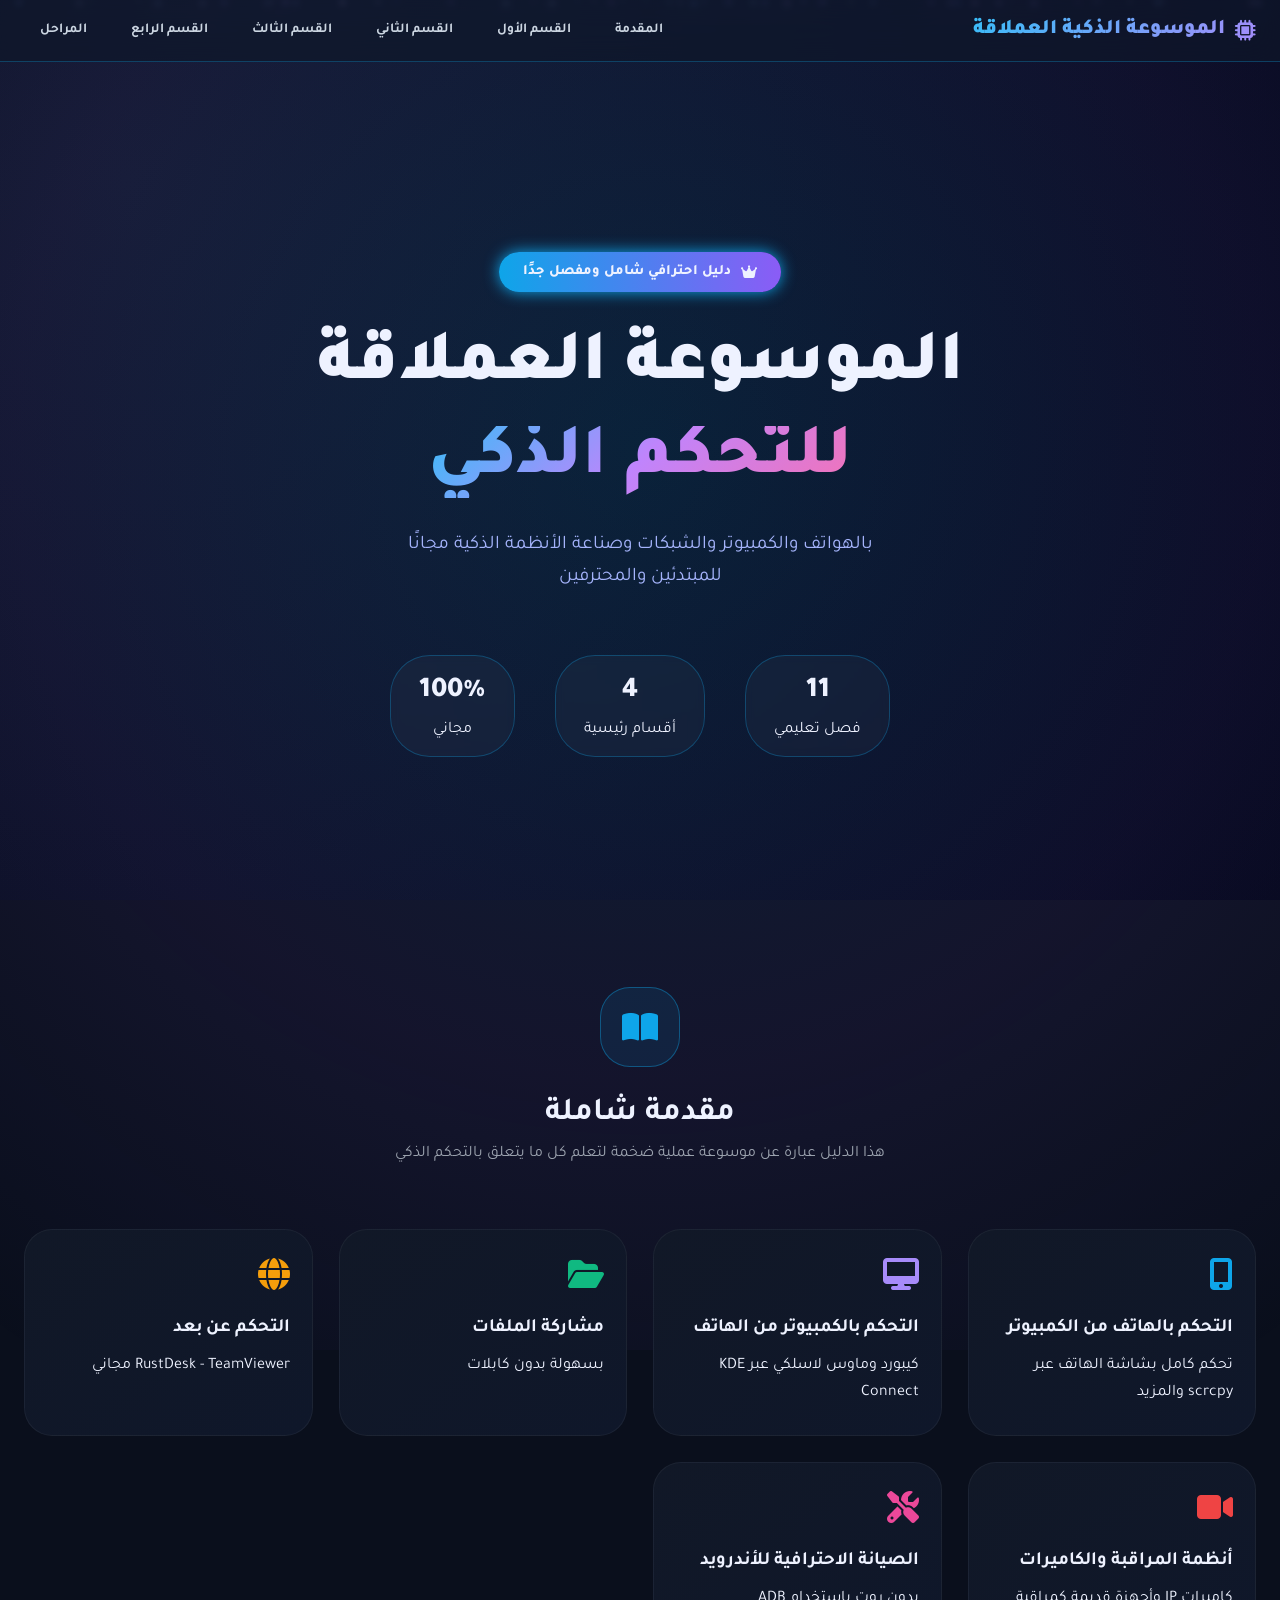
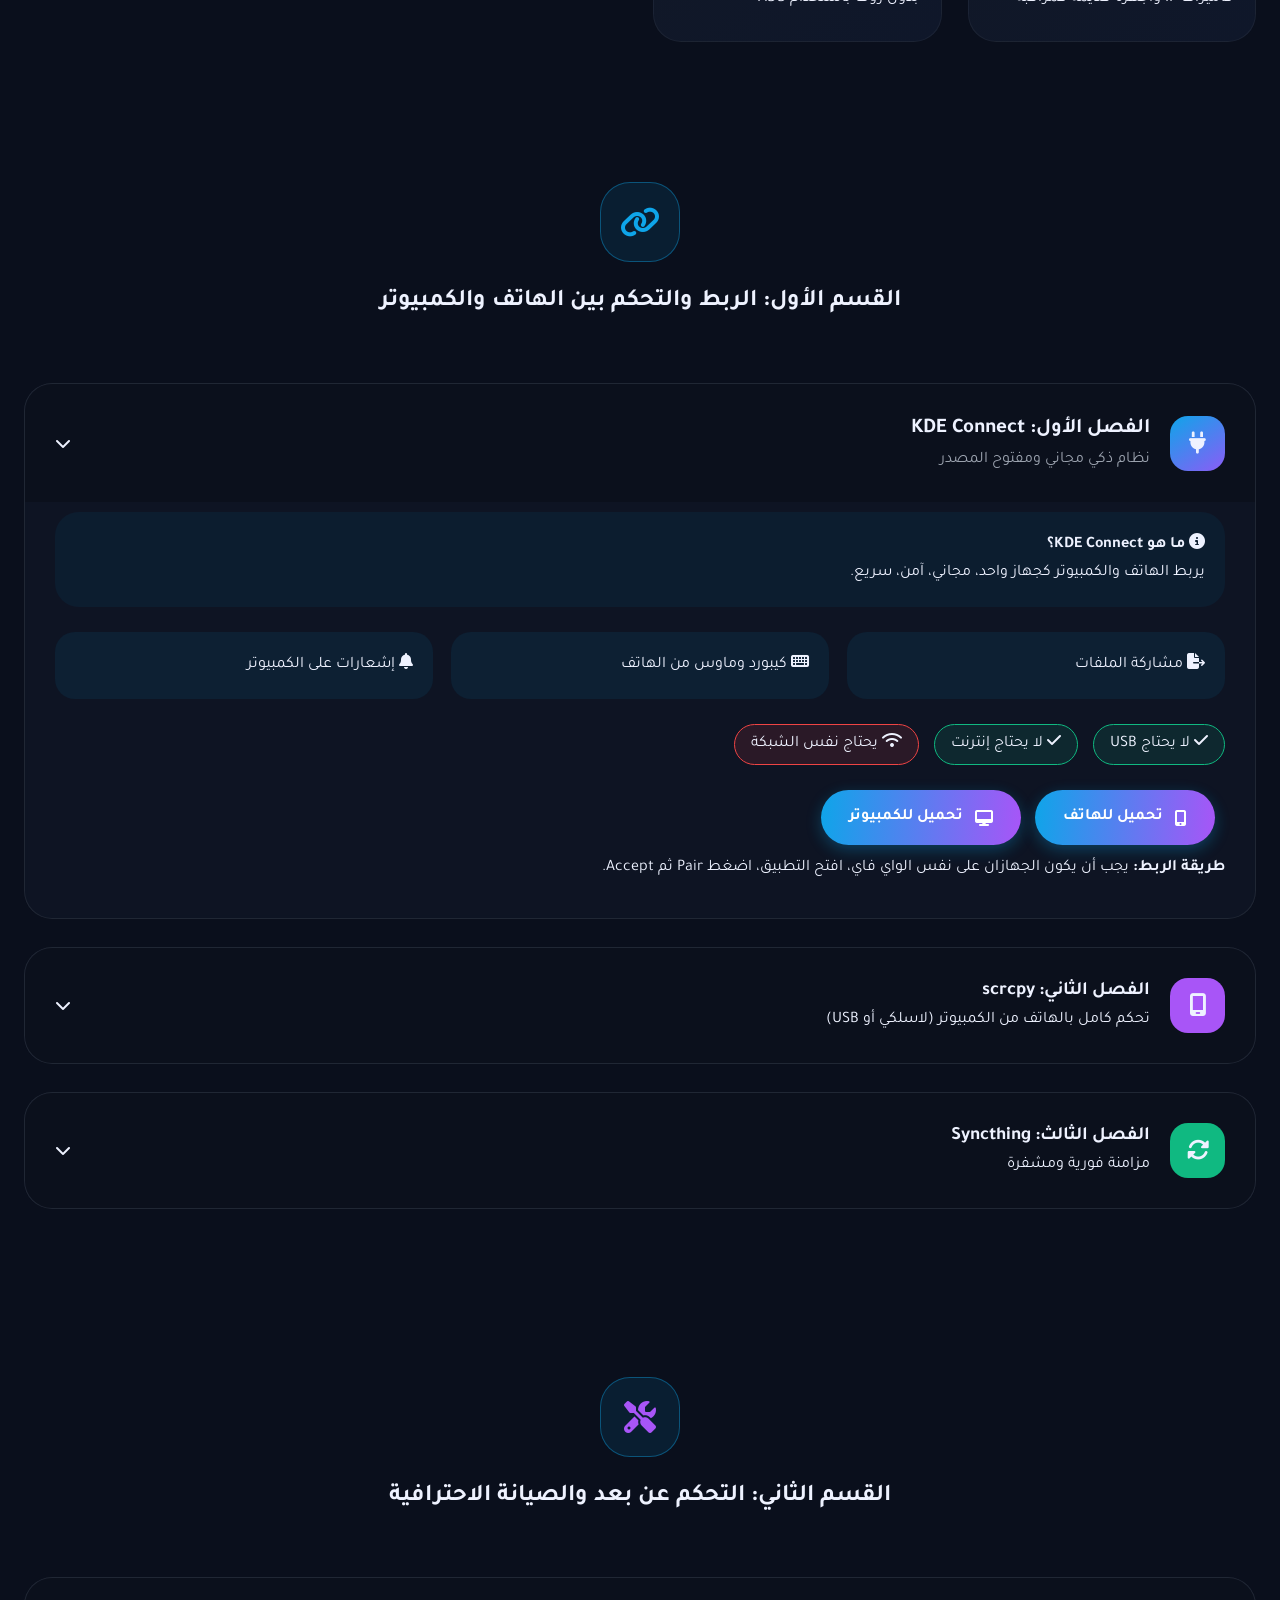
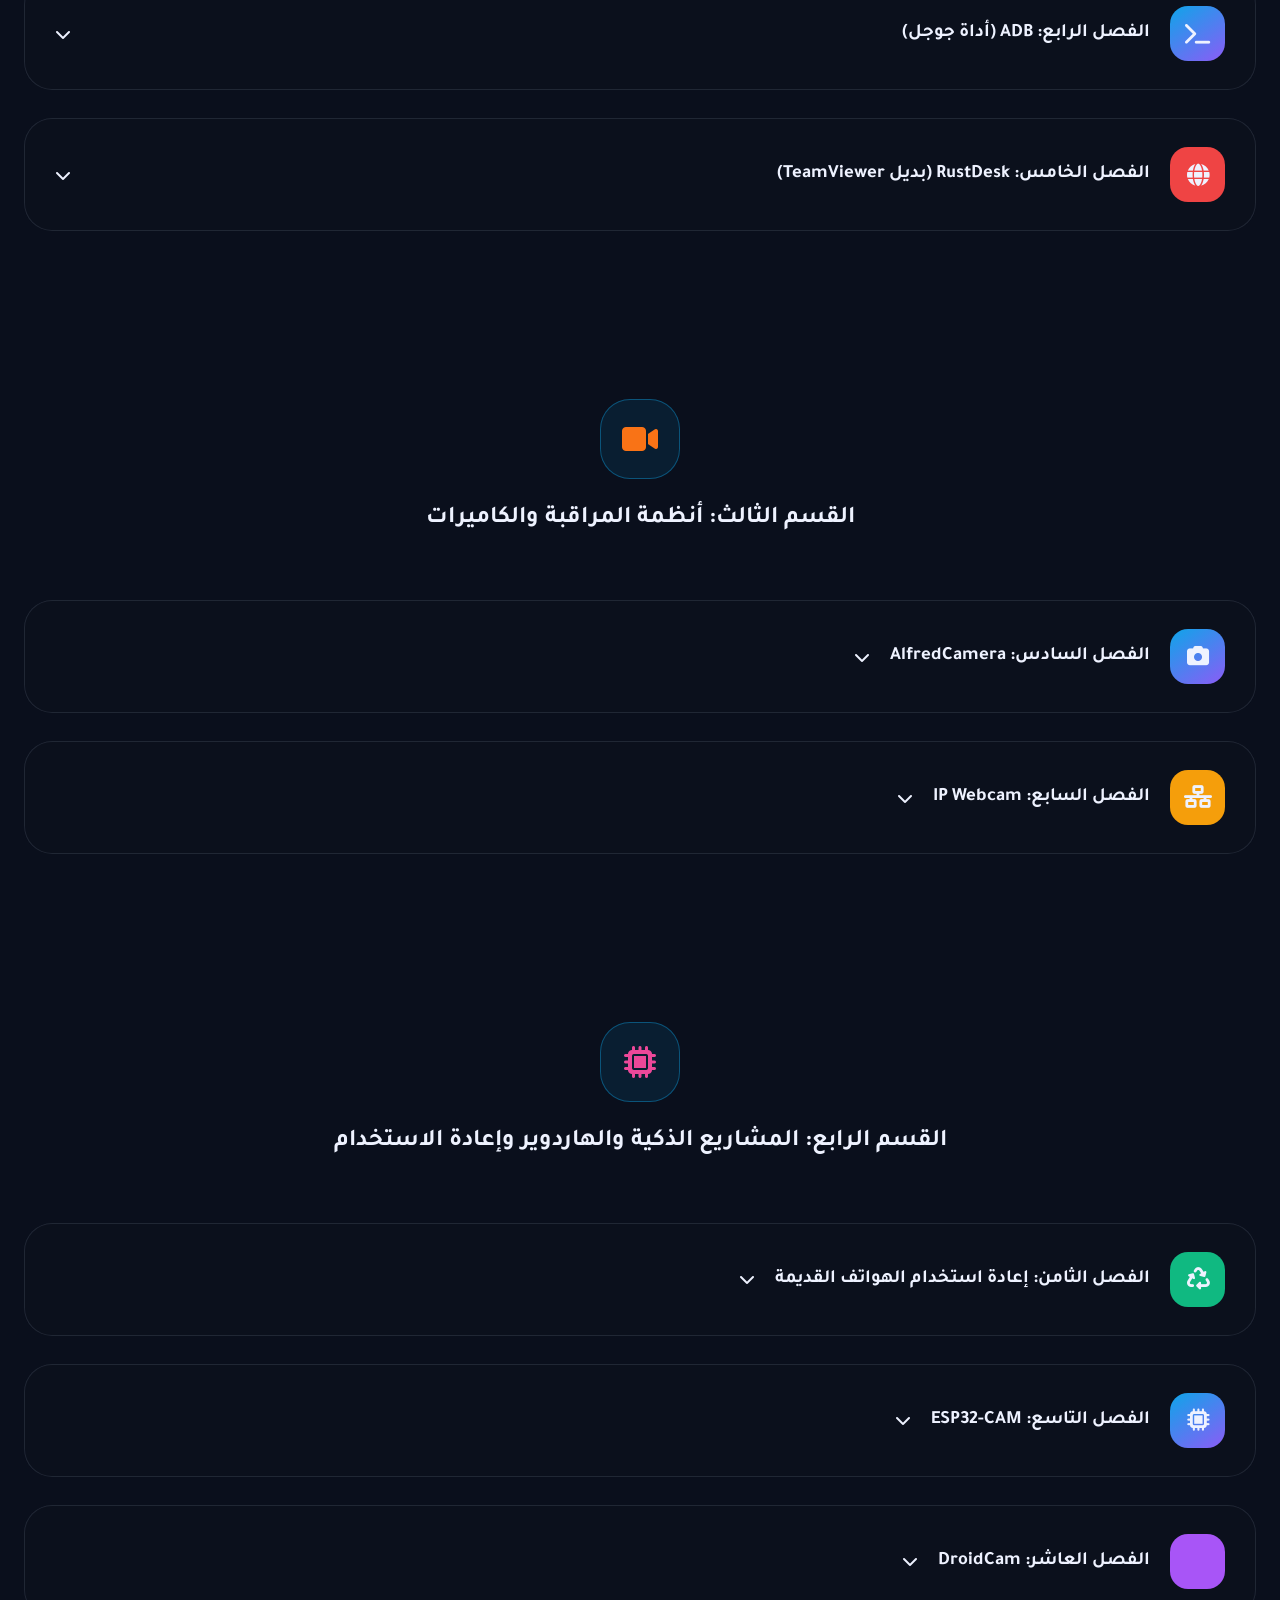
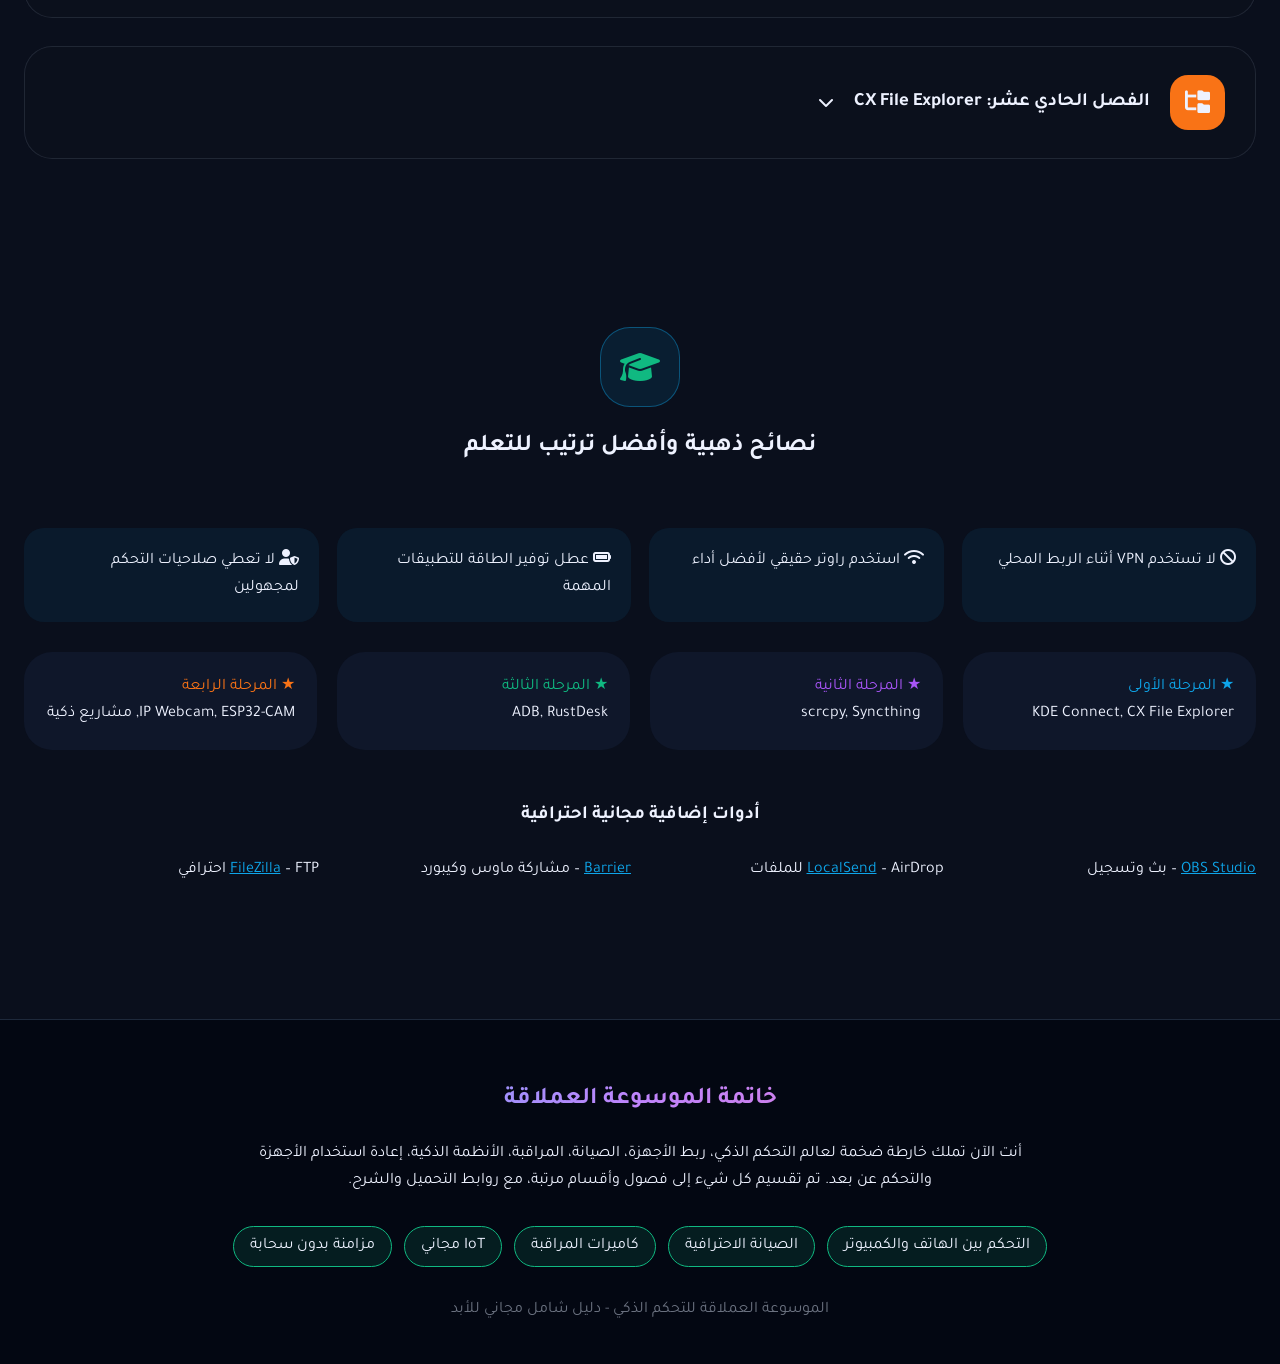
==== index.html @ 46bfa7d9 "Rename indax.html to index.html" ====
<!DOCTYPE html>
<html lang="ar" dir="rtl">
<head>
    <meta charset="UTF-8">
    <meta name="viewport" content="width=device-width, initial-scale=1.0, user-scalable=yes">
    <title>الموسوعة العملاقة للتحكم الذكي | الدليل الشامل</title>
    <link href="https://fonts.googleapis.com/css2?family=Tajawal:wght@300;400;500;700;800;900&display=swap" rel="stylesheet">
    <link rel="stylesheet" href="https://cdnjs.cloudflare.com/ajax/libs/font-awesome/6.5.1/css/all.min.css">
    <style>
        * {
            margin: 0;
            padding: 0;
            box-sizing: border-box;
        }

        body {
            font-family: 'Tajawal', sans-serif;
            background: #0a0f1c;
            color: #eef2ff;
            line-height: 1.7;
            overflow-x: hidden;
        }

        /* خلفية أنميشن ساحرة */
        .bg-aura {
            position: fixed;
            top: 0;
            left: 0;
            width: 100%;
            height: 100%;
            z-index: -2;
            background: radial-gradient(circle at 10% 20%, #0f172a, #020617);
        }

        .bg-aura::before {
            content: '';
            position: absolute;
            width: 200%;
            height: 200%;
            top: -50%;
            left: -50%;
            background: radial-gradient(circle, rgba(14,165,233,0.12) 0%, rgba(139,92,246,0.08) 40%, transparent 70%);
            animation: slowDrift 28s infinite alternate;
        }

        @keyframes slowDrift {
            0% { transform: translate(0, 0) rotate(0deg); }
            100% { transform: translate(4%, 3%) rotate(2deg); }
        }

        .particles-glow {
            position: fixed;
            top: 0;
            left: 0;
            width: 100%;
            height: 100%;
            z-index: -1;
            pointer-events: none;
        }

        .particle-g {
            position: absolute;
            background: rgba(14, 165, 233, 0.3);
            border-radius: 50%;
            filter: blur(3px);
            animation: floatParticle 15s infinite linear;
        }

        @keyframes floatParticle {
            0% { transform: translateY(100vh) scale(0.2); opacity: 0; }
            20% { opacity: 0.6; }
            80% { opacity: 0.4; }
            100% { transform: translateY(-10vh) scale(1); opacity: 0; }
        }

        ::-webkit-scrollbar { width: 8px; }
        ::-webkit-scrollbar-track { background: #0f172a; }
        ::-webkit-scrollbar-thumb { background: #0ea5e9; border-radius: 20px; }

        /* ناف بار زجاجي */
        .glass-nav {
            position: sticky;
            top: 0;
            z-index: 1000;
            backdrop-filter: blur(16px);
            background: rgba(15, 23, 42, 0.7);
            border-bottom: 1px solid rgba(14, 165, 233, 0.3);
            padding: 0.8rem 0;
        }

        .nav-container {
            max-width: 1300px;
            margin: 0 auto;
            padding: 0 24px;
            display: flex;
            justify-content: space-between;
            align-items: center;
            flex-wrap: wrap;
        }

        .logo {
            font-size: 1.3rem;
            font-weight: 900;
            background: linear-gradient(135deg, #38bdf8, #a78bfa);
            -webkit-background-clip: text;
            background-clip: text;
            color: transparent;
            display: flex;
            align-items: center;
            gap: 10px;
        }

        .nav-links {
            display: flex;
            gap: 12px;
            list-style: none;
            flex-wrap: wrap;
        }

        .nav-links a {
            color: #cbd5e1;
            text-decoration: none;
            font-weight: 600;
            padding: 8px 16px;
            border-radius: 40px;
            transition: 0.3s;
            font-size: 0.85rem;
        }

        .nav-links a:hover {
            background: rgba(14, 165, 233, 0.2);
            color: white;
            text-shadow: 0 0 5px #0ea5e9;
        }

        /* Hero مذهل */
        .hero-master {
            min-height: 95vh;
            display: flex;
            flex-direction: column;
            justify-content: center;
            align-items: center;
            text-align: center;
            padding: 100px 20px 70px;
            position: relative;
        }

        .hero-badge-glow {
            background: linear-gradient(90deg, #0ea5e9, #8b5cf6);
            padding: 8px 24px;
            border-radius: 80px;
            font-weight: 800;
            font-size: 0.9rem;
            display: inline-flex;
            align-items: center;
            gap: 10px;
            box-shadow: 0 0 15px #0ea5e9;
            margin-bottom: 30px;
        }

        .hero-title {
            font-size: clamp(2.2rem, 6vw, 4.5rem);
            font-weight: 900;
            line-height: 1.3;
        }

        .gradient-super {
            background: linear-gradient(135deg, #38bdf8, #c084fc, #f472b6);
            -webkit-background-clip: text;
            background-clip: text;
            color: transparent;
        }

        .hero-stats {
            display: flex;
            gap: 40px;
            flex-wrap: wrap;
            justify-content: center;
            margin-top: 40px;
        }

        .stat-circle {
            background: rgba(255,255,255,0.03);
            backdrop-filter: blur(4px);
            border-radius: 40px;
            padding: 12px 28px;
            border: 1px solid rgba(14,165,233,0.3);
        }

        /* الأقسام العامة */
        .section-wrap {
            max-width: 1300px;
            margin: 0 auto;
            padding: 70px 24px;
        }

        .section-header-fancy {
            text-align: center;
            margin-bottom: 60px;
        }

        .section-header-fancy .icon-ring {
            width: 80px;
            height: 80px;
            background: rgba(14,165,233,0.1);
            margin: 0 auto 20px;
            border-radius: 30px;
            display: flex;
            align-items: center;
            justify-content: center;
            font-size: 2rem;
            border: 1px solid rgba(14,165,233,0.4);
        }

        /* كروت المقدمة الشبكية */
        .grid-intro {
            display: grid;
            grid-template-columns: repeat(auto-fill, minmax(280px, 1fr));
            gap: 26px;
            margin-top: 20px;
        }

        .card-intro {
            background: linear-gradient(145deg, #111827, #0f172a);
            border-radius: 28px;
            padding: 28px 22px;
            transition: all 0.35s;
            border: 1px solid rgba(255,255,255,0.05);
        }

        .card-intro:hover {
            transform: translateY(-10px);
            border-color: #0ea5e9;
            box-shadow: 0 25px 35px -15px rgba(0,0,0,0.6);
        }

        /* فصول قابلة للطي (أكورديون) */
        .accordion-chapter {
            background: rgba(17, 24, 39, 0.7);
            backdrop-filter: blur(2px);
            border-radius: 28px;
            margin-bottom: 28px;
            border: 1px solid rgba(255,255,255,0.08);
            overflow: hidden;
            transition: 0.2s;
        }

        .accordion-header {
            display: flex;
            align-items: center;
            gap: 20px;
            padding: 28px 30px;
            cursor: pointer;
            background: rgba(0,0,0,0.2);
        }

        .chapter-number-badge {
            width: 55px;
            height: 55px;
            background: linear-gradient(145deg, #0ea5e9, #8b5cf6);
            border-radius: 18px;
            display: flex;
            align-items: center;
            justify-content: center;
            font-weight: 900;
            font-size: 1.4rem;
        }

        .accordion-body {
            max-height: 0;
            overflow: hidden;
            transition: max-height 0.6s cubic-bezier(0.23, 1, 0.32, 1);
        }

        .accordion-chapter.active .accordion-body {
            max-height: 3000px;
        }

        .inner-content {
            padding: 10px 30px 35px 30px;
        }

        .feature-grid-mini {
            display: grid;
            grid-template-columns: repeat(auto-fit, minmax(250px,1fr));
            gap: 18px;
            margin: 25px 0;
        }

        .tip-mini {
            background: rgba(14,165,233,0.08);
            border-radius: 20px;
            padding: 20px;
        }

        .code-block-glow {
            background: #010409;
            border-radius: 20px;
            padding: 18px 24px;
            direction: ltr;
            text-align: left;
            font-family: monospace;
            border-left: 5px solid #0ea5e9;
            margin: 25px 0;
            overflow-x: auto;
        }

        .btn-download {
            display: inline-flex;
            align-items: center;
            gap: 12px;
            padding: 14px 28px;
            border-radius: 60px;
            background: linear-gradient(95deg, #0ea5e9, #a855f7);
            color: white;
            font-weight: bold;
            text-decoration: none;
            margin: 10px 10px 10px 0;
            transition: 0.3s;
            box-shadow: 0 5px 15px rgba(14,165,233,0.3);
        }

        .btn-download:hover {
            transform: translateY(-3px);
            box-shadow: 0 12px 28px rgba(14,165,233,0.5);
        }

        .badge-flex {
            display: flex;
            gap: 15px;
            flex-wrap: wrap;
            margin: 15px 0;
        }

        .badge-green {
            background: #10b98120;
            border: 1px solid #10b981;
            padding: 6px 16px;
            border-radius: 40px;
        }

        .badge-red {
            background: #ef444420;
            border: 1px solid #ef4444;
            padding: 6px 16px;
            border-radius: 40px;
        }

        footer {
            background: #030712;
            border-top: 1px solid #1e293b;
            text-align: center;
            padding: 60px 20px 40px;
            margin-top: 40px;
        }

        @media (max-width: 780px) {
            .nav-container { flex-direction: column; gap: 12px; }
            .accordion-header { padding: 20px; }
        }
    </style>
</head>
<body>
<div class="bg-aura"></div>
<div class="particles-glow" id="particlesGlow"></div>

<nav class="glass-nav">
    <div class="nav-container">
        <div class="logo"><i class="fas fa-microchip"></i> الموسوعة الذكية العملاقة</div>
        <ul class="nav-links">
            <li><a href="#intro">المقدمة</a></li>
            <li><a href="#sec1">القسم الأول</a></li>
            <li><a href="#sec2">القسم الثاني</a></li>
            <li><a href="#sec3">القسم الثالث</a></li>
            <li><a href="#sec4">القسم الرابع</a></li>
            <li><a href="#phases">المراحل</a></li>
        </ul>
    </div>
</nav>

<header class="hero-master">
    <div class="hero-badge-glow"><i class="fas fa-crown"></i> دليل احترافي شامل ومفصل جدًا</div>
    <h1 class="hero-title">الموسوعة العملاقة <br><span class="gradient-super">للتحكم الذكي</span></h1>
    <p style="font-size: 1.2rem; max-width: 700px; margin: 20px auto; color: #a5b4fc;">بالهواتف والكمبيوتر والشبكات وصناعة الأنظمة الذكية مجانًا <br> للمبتدئين والمحترفين</p>
    <div class="hero-stats">
        <div class="stat-circle"><span style="font-weight: 900; font-size: 1.8rem;">11</span><br>فصل تعليمي</div>
        <div class="stat-circle"><span style="font-weight: 900; font-size: 1.8rem;">4</span><br>أقسام رئيسية</div>
        <div class="stat-circle"><span style="font-weight: 900; font-size: 1.8rem;">100%</span><br>مجاني</div>
    </div>
</header>

<!-- المحتوى الرئيسي الكامل والمنظم بدقة -->
<section id="intro" class="section-wrap">
    <div class="section-header-fancy">
        <div class="icon-ring"><i class="fas fa-book-open" style="color:#0ea5e9"></i></div>
        <h2 style="font-size: 2rem;">مقدمة شاملة</h2>
        <p style="color:#9ca3af;">هذا الدليل عبارة عن موسوعة عملية ضخمة لتعلم كل ما يتعلق بالتحكم الذكي</p>
    </div>
    <div class="grid-intro">
        <div class="card-intro"><i class="fas fa-mobile-alt" style="font-size: 2rem; color:#0ea5e9;"></i><h3 style="margin: 15px 0 8px;">التحكم بالهاتف من الكمبيوتر</h3><p>تحكم كامل بشاشة الهاتف عبر scrcpy والمزيد</p></div>
        <div class="card-intro"><i class="fas fa-desktop" style="font-size: 2rem; color:#a78bfa;"></i><h3 style="margin: 15px 0 8px;">التحكم بالكمبيوتر من الهاتف</h3><p>كيبورد وماوس لاسلكي عبر KDE Connect</p></div>
        <div class="card-intro"><i class="fas fa-folder-open" style="font-size: 2rem; color:#10b981;"></i><h3 style="margin: 15px 0 8px;">مشاركة الملفات</h3><p>بسهولة بدون كابلات</p></div>
        <div class="card-intro"><i class="fas fa-globe" style="font-size: 2rem; color:#f59e0b;"></i><h3 style="margin: 15px 0 8px;">التحكم عن بعد</h3><p>RustDesk - TeamViewer مجاني</p></div>
        <div class="card-intro"><i class="fas fa-video" style="font-size: 2rem; color:#ef4444;"></i><h3 style="margin: 15px 0 8px;">أنظمة المراقبة والكاميرات</h3><p>كاميرات IP وأجهزة قديمة كمراقبة</p></div>
        <div class="card-intro"><i class="fas fa-tools" style="font-size: 2rem; color:#ec4899;"></i><h3 style="margin: 15px 0 8px;">الصيانة الاحترافية للأندرويد</h3><p>بدون روت باستخدام ADB</p></div>
    </div>
</section>

<!-- القسم الأول: الربط والتحكم -->
<section id="sec1" class="section-wrap">
    <div class="section-header-fancy">
        <div class="icon-ring"><i class="fas fa-link" style="color:#0ea5e9"></i></div>
        <h2>القسم الأول: الربط والتحكم بين الهاتف والكمبيوتر</h2>
    </div>

    <!-- الفصل 1 : KDE Connect -->
    <div class="accordion-chapter active">
        <div class="accordion-header" onclick="toggleAccordion(this)">
            <div class="chapter-number-badge"><i class="fas fa-plug"></i></div>
            <div><h3 style="font-size:1.3rem;">الفصل الأول: KDE Connect</h3><span style="color:#9ca3af;">نظام ذكي مجاني ومفتوح المصدر</span></div>
            <i class="fas fa-chevron-down" style="margin-right: auto; transition:0.3s;"></i>
        </div>
        <div class="accordion-body"><div class="inner-content">
            <div style="background:#0ea5e910; padding:20px; border-radius:24px; margin-bottom:20px;"><i class="fas fa-info-circle"></i> <strong>ما هو KDE Connect؟</strong><br>يربط الهاتف والكمبيوتر كجهاز واحد، مجاني، آمن، سريع.</div>
            <div class="feature-grid-mini"><div class="tip-mini"><i class="fas fa-file-export"></i> مشاركة الملفات</div><div class="tip-mini"><i class="fas fa-keyboard"></i> كيبورد وماوس من الهاتف</div><div class="tip-mini"><i class="fas fa-bell"></i> إشعارات على الكمبيوتر</div></div>
            <div class="badge-flex"><span class="badge-green"><i class="fas fa-check"></i> لا يحتاج USB</span><span class="badge-green"><i class="fas fa-check"></i> لا يحتاج إنترنت</span><span class="badge-red"><i class="fas fa-wifi"></i> يحتاج نفس الشبكة</span></div>
            <a href="https://f-droid.org/packages/org.kde.kdeconnect_tp/" target="_blank" class="btn-download"><i class="fas fa-mobile-alt"></i> تحميل للهاتف</a>
            <a href="https://download.kde.org/stable/release-service/25.12.1/windows/kdeconnect-kde-release_25.12-5778-windows-cl-msvc2022-x86_64.exe" target="_blank" class="btn-download"><i class="fas fa-desktop"></i> تحميل للكمبيوتر</a>
            <p><strong>طريقة الربط:</strong> يجب أن يكون الجهازان على نفس الواي فاي، افتح التطبيق، اضغط Pair ثم Accept.</p>
        </div></div>
    </div>

    <!-- الفصل 2 : scrcpy -->
    <div class="accordion-chapter">
        <div class="accordion-header" onclick="toggleAccordion(this)">
            <div class="chapter-number-badge" style="background:#a855f7"><i class="fas fa-mobile-screen"></i></div>
            <div><h3>الفصل الثاني: scrcpy</h3><span>تحكم كامل بالهاتف من الكمبيوتر (لاسلكي أو USB)</span></div>
            <i class="fas fa-chevron-down" style="margin-right: auto;"></i>
        </div>
        <div class="accordion-body"><div class="inner-content">
            <p>أداة احترافية مجانية تعرض شاشة الهاتف مع تحكم كامل، تسجيل، إطفاء الشاشة، تأخير منخفض.</p>
            <div class="code-block-glow"><code>adb devices<br>adb tcpip 5555<br>adb connect IP:5555<br>scrcpy</code></div>
            <a href="https://github.com/Genymobile/scrcpy/releases" class="btn-download">تحميل scrcpy</a>
            <a href="https://developer.android.com/tools/releases/platform-tools" class="btn-download">ADB Platform Tools</a>
            <div class="badge-flex"><span class="badge-green">مجاني</span><span class="badge-green">لا يحتاج روت</span><span class="badge-red">أول مرة USB</span></div>
            <p><strong>تفعيل USB Debugging:</strong> الإعدادات > حول الهاتف > اضغط رقم الإصدار 7 مرات > العودة لخيارات المطور > تفعيل USB Debugging</p>
        </div></div>
    </div>

    <!-- الفصل 3 : Syncthing -->
    <div class="accordion-chapter">
        <div class="accordion-header" onclick="toggleAccordion(this)">
            <div class="chapter-number-badge" style="background:#10b981"><i class="fas fa-sync-alt"></i></div>
            <div><h3>الفصل الثالث: Syncthing</h3><span>مزامنة فورية ومشفرة</span></div>
            <i class="fas fa-chevron-down" style="margin-right: auto;"></i>
        </div>
        <div class="accordion-body"><div class="inner-content">
            <p>مزامنة المجلدات بين الهاتف والكمبيوتر بدون سحابة، آمن وسريع.</p>
            <a href="https://syncthing.net/downloads/" class="btn-download">تحميل Syncthing</a>
            <p>خطوات: ثبت على الجهازين، أضف Device ID، شارك مجلدًا، وافق على الطلب.</p>
        </div></div>
    </div>
</section>

<!-- القسم الثاني: التحكم عن بعد والصيانة -->
<section id="sec2" class="section-wrap">
    <div class="section-header-fancy"><div class="icon-ring"><i class="fas fa-tools" style="color:#a855f7"></i></div><h2>القسم الثاني: التحكم عن بعد والصيانة الاحترافية</h2></div>
    <div class="accordion-chapter"><div class="accordion-header" onclick="toggleAccordion(this)"><div class="chapter-number-badge"><i class="fas fa-terminal"></i></div><div><h3>الفصل الرابع: ADB (أداة جوجل)</h3></div><i class="fas fa-chevron-down" style="margin-right: auto;"></i></div>
    <div class="accordion-body"><div class="inner-content">
        <p>أداة احترافية للصيانة، تثبيت التطبيقات، سحب الملفات، أوامر ريكفري.</p>
        <div class="code-block-glow"><code>adb reboot recovery<br>adb install app.apk<br>adb pull /sdcard/</code></div>
        <div class="badge-flex"><span class="badge-green">قوي جدًا</span><span class="badge-red">يتطلب حذر</span></div>
    </div></div></div>

    <div class="accordion-chapter"><div class="accordion-header" onclick="toggleAccordion(this)"><div class="chapter-number-badge" style="background:#ef4444"><i class="fas fa-globe"></i></div><div><h3>الفصل الخامس: RustDesk (بديل TeamViewer)</h3></div><i class="fas fa-chevron-down" style="margin-right: auto;"></i></div>
    <div class="accordion-body"><div class="inner-content">
        <p>تحكم عن بعد مجاني مفتوح المصدر، يعمل عبر الإنترنت.</p>
        <a href="https://rustdesk.com/download" class="btn-download">تحميل RustDesk</a>
        <p>ID + كلمة مرور مؤقتة – تحكم كامل من أي مكان.</p>
    </div></div></div>
</section>

<!-- القسم الثالث: المراقبة والكاميرات -->
<section id="sec3" class="section-wrap">
    <div class="section-header-fancy"><div class="icon-ring"><i class="fas fa-video" style="color:#f97316"></i></div><h2>القسم الثالث: أنظمة المراقبة والكاميرات</h2></div>
    <div class="accordion-chapter"><div class="accordion-header" onclick="toggleAccordion(this)"><div class="chapter-number-badge"><i class="fas fa-camera"></i></div><div><h3>الفصل السادس: AlfredCamera</h3></div><i class="fas fa-chevron-down"></i></div>
    <div class="accordion-body"><div class="inner-content"><p>يحول الهاتف إلى كاميرا مراقبة مع كشف حركة، بث مباشر.</p><a href="https://alfred.camera" class="btn-download">alfred.camera</a></div></div></div>
    <div class="accordion-chapter"><div class="accordion-header" onclick="toggleAccordion(this)"><div class="chapter-number-badge" style="background:#f59e0b"><i class="fas fa-network-wired"></i></div><div><h3>الفصل السابع: IP Webcam</h3></div><i class="fas fa-chevron-down"></i></div>
    <div class="accordion-body"><div class="inner-content"><p>تحويل الهاتف إلى كاميرا IP على الشبكة المحلية، افتح الرابط من أي متصفح.</p><div class="code-block-glow">192.168.1.xxx:8080</div></div></div></div>
</section>

<!-- القسم الرابع: إعادة الاستخدام والمشاريع الذكية -->
<section id="sec4" class="section-wrap">
    <div class="section-header-fancy"><div class="icon-ring"><i class="fas fa-microchip" style="color:#ec4899"></i></div><h2>القسم الرابع: المشاريع الذكية والهاردوير وإعادة الاستخدام</h2></div>
    <div class="accordion-chapter"><div class="accordion-header" onclick="toggleAccordion(this)"><div class="chapter-number-badge" style="background:#10b981"><i class="fas fa-recycle"></i></div><div><h3>الفصل الثامن: إعادة استخدام الهواتف القديمة</h3></div><i class="fas fa-chevron-down"></i></div><div class="accordion-body"><div class="inner-content"><div class="feature-grid-mini"><div>كاميرا مراقبة</div><div>خادم ملفات</div><div>ريموت تحكم</div><div>جهاز تحميل تورنت</div></div><p>أفضل فكرة: هاتف قديم + IP Webcam = كاميرا أمنية مجانية.</p></div></div></div>
    <div class="accordion-chapter"><div class="accordion-header" onclick="toggleAccordion(this)"><div class="chapter-number-badge"><i class="fas fa-microchip"></i></div><div><h3>الفصل التاسع: ESP32-CAM</h3></div><i class="fas fa-chevron-down"></i></div><div class="accordion-body"><div class="inner-content"><p>لوحة صغيرة بكاميرا وواي فاي، مثالية لمشاريع IoT والمراقبة الذكية.</p><div class="badge-green">رخيصة جدًا</div></div></div></div>
    <div class="accordion-chapter"><div class="accordion-header" onclick="toggleAccordion(this)"><div class="chapter-number-badge" style="background:#a855f7"><i class="fas fa-webcam"></i></div><div><h3>الفصل العاشر: DroidCam</h3></div><i class="fas fa-chevron-down"></i></div><div class="accordion-body"><div class="inner-content"><p>استخدم هاتفك كـ Webcam احترافي للكمبيوتر (Zoom, OBS).</p><a href="https://www.dev47apps.com/droidcam/" class="btn-download">تحميل DroidCam</a></div></div></div>
    <div class="accordion-chapter"><div class="accordion-header" onclick="toggleAccordion(this)"><div class="chapter-number-badge" style="background:#f97316"><i class="fas fa-folder-tree"></i></div><div><h3>الفصل الحادي عشر: CX File Explorer</h3></div><i class="fas fa-chevron-down"></i></div><div class="accordion-body"><div class="inner-content"><p>مدير ملفات احترافي يدعم FTP / SMB / مشاركة الشبكة بسهولة.</p></div></div></div>
</section>

<!-- نصائح احترافية + أفضل ترتيب للتعلم -->
<section id="phases" class="section-wrap">
    <div class="section-header-fancy"><div class="icon-ring"><i class="fas fa-graduation-cap" style="color:#10b981"></i></div><h2>نصائح ذهبية وأفضل ترتيب للتعلم</h2></div>
    <div class="feature-grid-mini">
        <div class="tip-mini"><i class="fas fa-ban"></i> لا تستخدم VPN أثناء الربط المحلي</div>
        <div class="tip-mini"><i class="fas fa-wifi"></i> استخدم راوتر حقيقي لأفضل أداء</div>
        <div class="tip-mini"><i class="fas fa-battery-full"></i> عطل توفير الطاقة للتطبيقات المهمة</div>
        <div class="tip-mini"><i class="fas fa-user-shield"></i> لا تعطي صلاحيات التحكم لمجهولين</div>
    </div>
    <div style="display:grid; grid-template-columns:repeat(auto-fit,minmax(200px,1fr));gap:20px;margin-top:30px;">
        <div style="background:#0f172a; padding:22px; border-radius:28px;"><span style="color:#0ea5e9">★ المرحلة الأولى</span><br>KDE Connect, CX File Explorer</div>
        <div style="background:#0f172a; padding:22px; border-radius:28px;"><span style="color:#a855f7">★ المرحلة الثانية</span><br>scrcpy, Syncthing</div>
        <div style="background:#0f172a; padding:22px; border-radius:28px;"><span style="color:#10b981">★ المرحلة الثالثة</span><br>ADB, RustDesk</div>
        <div style="background:#0f172a; padding:22px; border-radius:28px;"><span style="color:#f97316">★ المرحلة الرابعة</span><br>IP Webcam, ESP32-CAM, مشاريع ذكية</div>
    </div>
    <div style="margin-top: 50px;">
        <h3 style="text-align:center;">أدوات إضافية مجانية احترافية</h3>
        <div class="feature-grid-mini">
            <div><a href="https://obsproject.com/" style="color:#0ea5e9;">OBS Studio</a> – بث وتسجيل</div>
            <div><a href="https://localsend.org/" style="color:#0ea5e9;">LocalSend</a> – AirDrop للملفات</div>
            <div><a href="https://github.com/debauchee/barrier" style="color:#0ea5e9;">Barrier</a> – مشاركة ماوس وكيبورد</div>
            <div><a href="https://filezilla-project.org/" style="color:#0ea5e9;">FileZilla</a> – FTP احترافي</div>
        </div>
    </div>
</section>

<footer>
    <h2 class="gradient-super">خاتمة الموسوعة العملاقة</h2>
    <p style="max-width: 800px; margin:20px auto;">أنت الآن تملك خارطة ضخمة لعالم التحكم الذكي، ربط الأجهزة، الصيانة، المراقبة، الأنظمة الذكية، إعادة استخدام الأجهزة والتحكم عن بعد. تم تقسيم كل شيء إلى فصول وأقسام مرتبة، مع روابط التحميل والشرح.</p>
    <div style="display:flex; flex-wrap:wrap; justify-content:center; gap:12px; margin:30px 0;">
        <span class="badge-green">التحكم بين الهاتف والكمبيوتر</span>
        <span class="badge-green">الصيانة الاحترافية</span>
        <span class="badge-green">كاميرات المراقبة</span>
        <span class="badge-green">IoT مجاني</span>
        <span class="badge-green">مزامنة بدون سحابة</span>
    </div>
    <p style="color:#6b7280;">الموسوعة العملاقة للتحكم الذكي - دليل شامل مجاني للأبد</p>
</footer>

<script>
    function toggleAccordion(header) {
        const chapterDiv = header.closest('.accordion-chapter');
        chapterDiv.classList.toggle('active');
        const icon = header.querySelector('.fa-chevron-down');
        if(icon) icon.style.transform = chapterDiv.classList.contains('active') ? 'rotate(180deg)' : 'rotate(0deg)';
    }

    // جزيئات خلفية جذابة
    const particlesDiv = document.getElementById('particlesGlow');
    for(let i=0;i<60;i++) {
        let p = document.createElement('div');
        p.classList.add('particle-g');
        let size = Math.random() * 6 + 2;
        p.style.width = size+'px';
        p.style.height = size+'px';
        p.style.left = Math.random() * 100 + '%';
        p.style.animationDuration = Math.random() * 20 + 10 + 's';
        p.style.animationDelay = Math.random() * 15 + 's';
        p.style.background = `rgba(${Math.random() * 100 + 100}, ${Math.random() * 100 + 100}, 255, 0.4)`;
        particlesDiv.appendChild(p);
    }
    // smooth scroll
    document.querySelectorAll('.nav-links a').forEach(anchor => {
        anchor.addEventListener('click', function(e) {
            e.preventDefault();
            const targetId = this.getAttribute('href').substring(1);
            const target = document.getElementById(targetId);
            if(target) target.scrollIntoView({behavior:'smooth', block:'start'});
        });
    });
    // فتح أول فصل تلقائيًا (مفعل بالفعل)
</script>
</body>
</html>
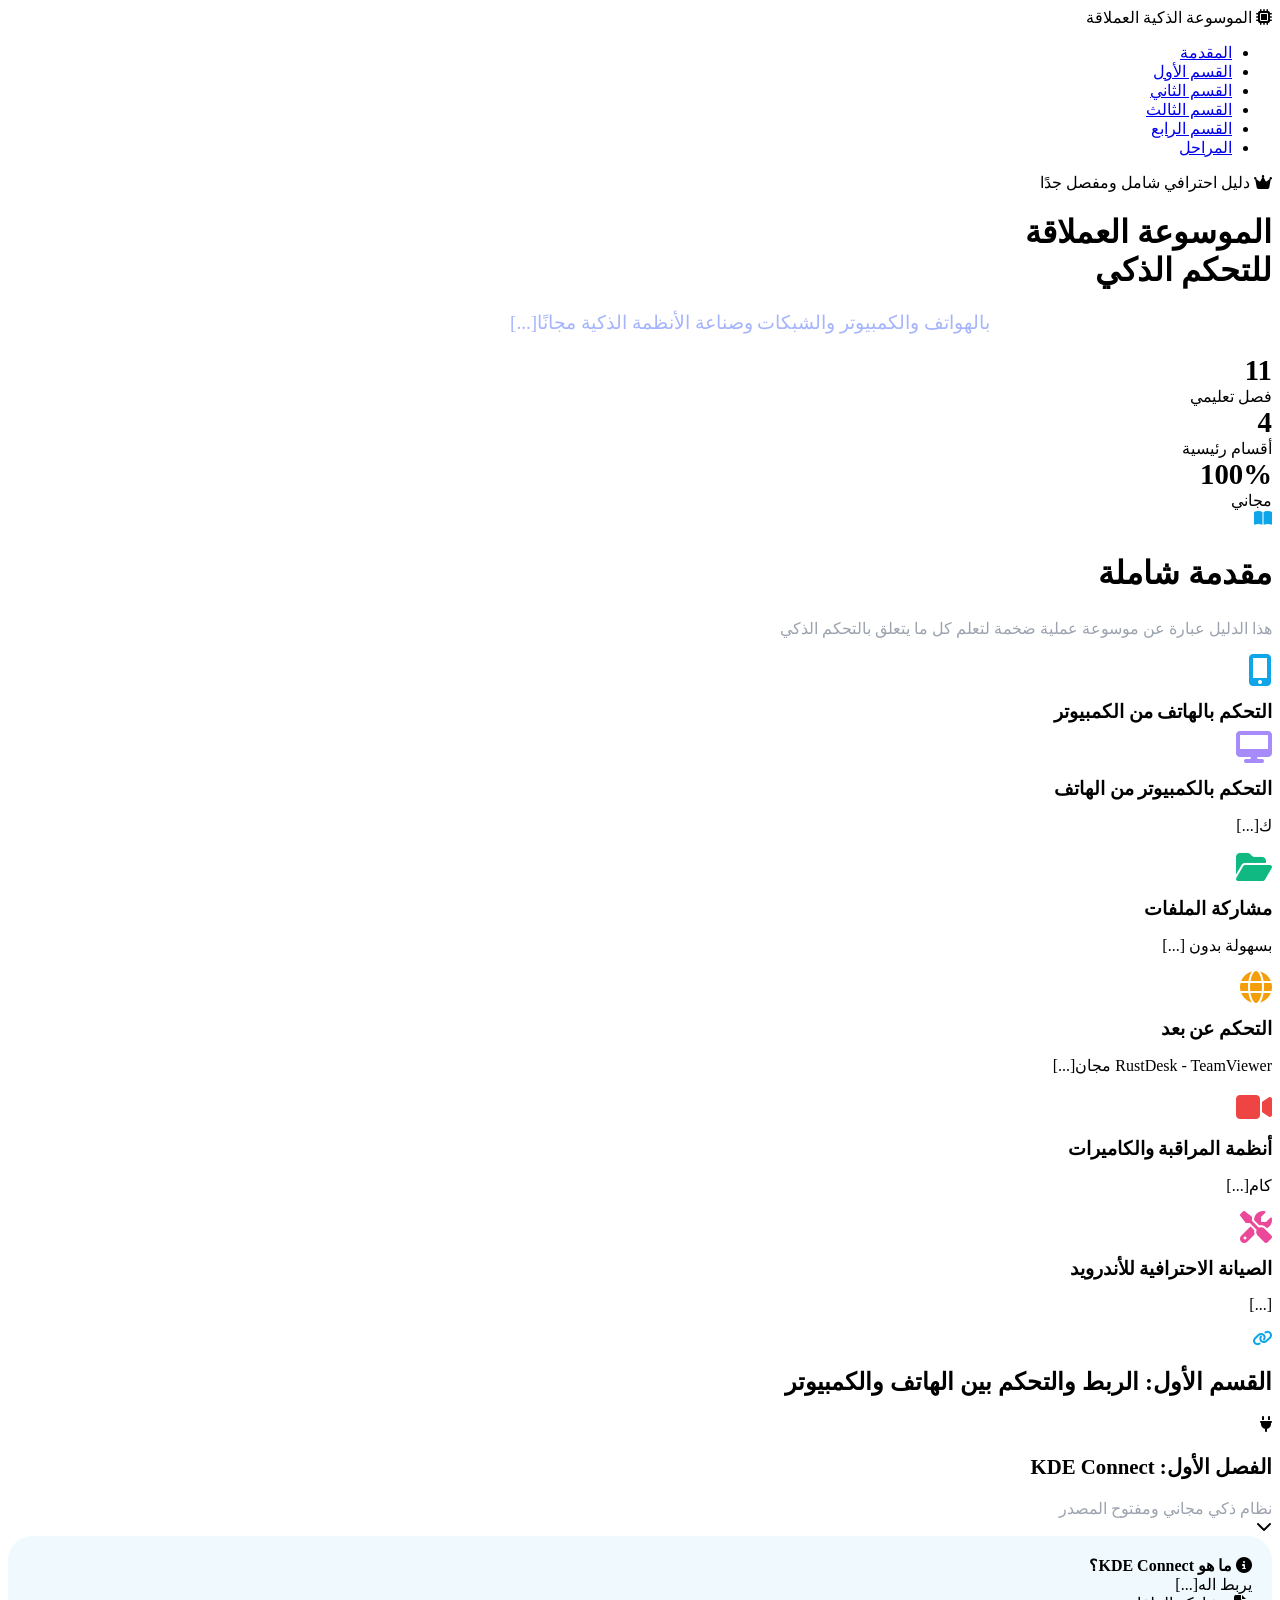
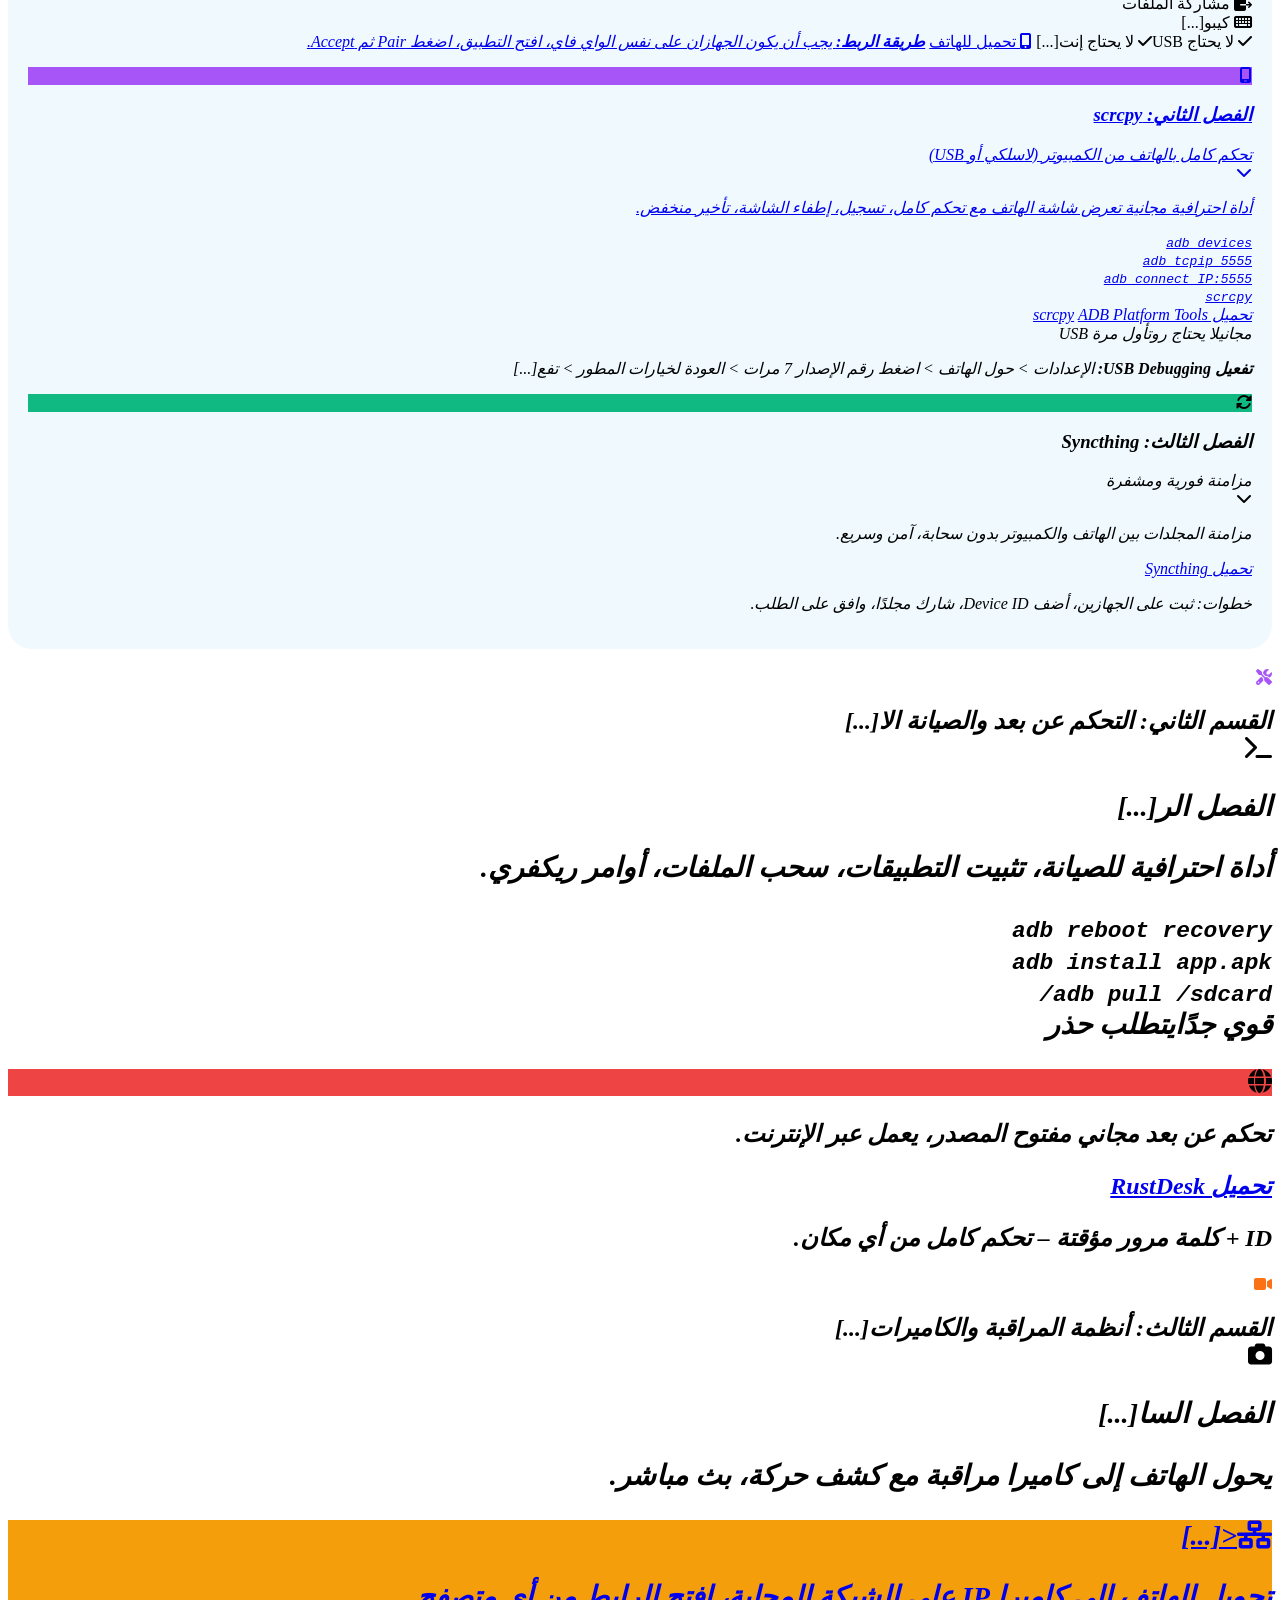
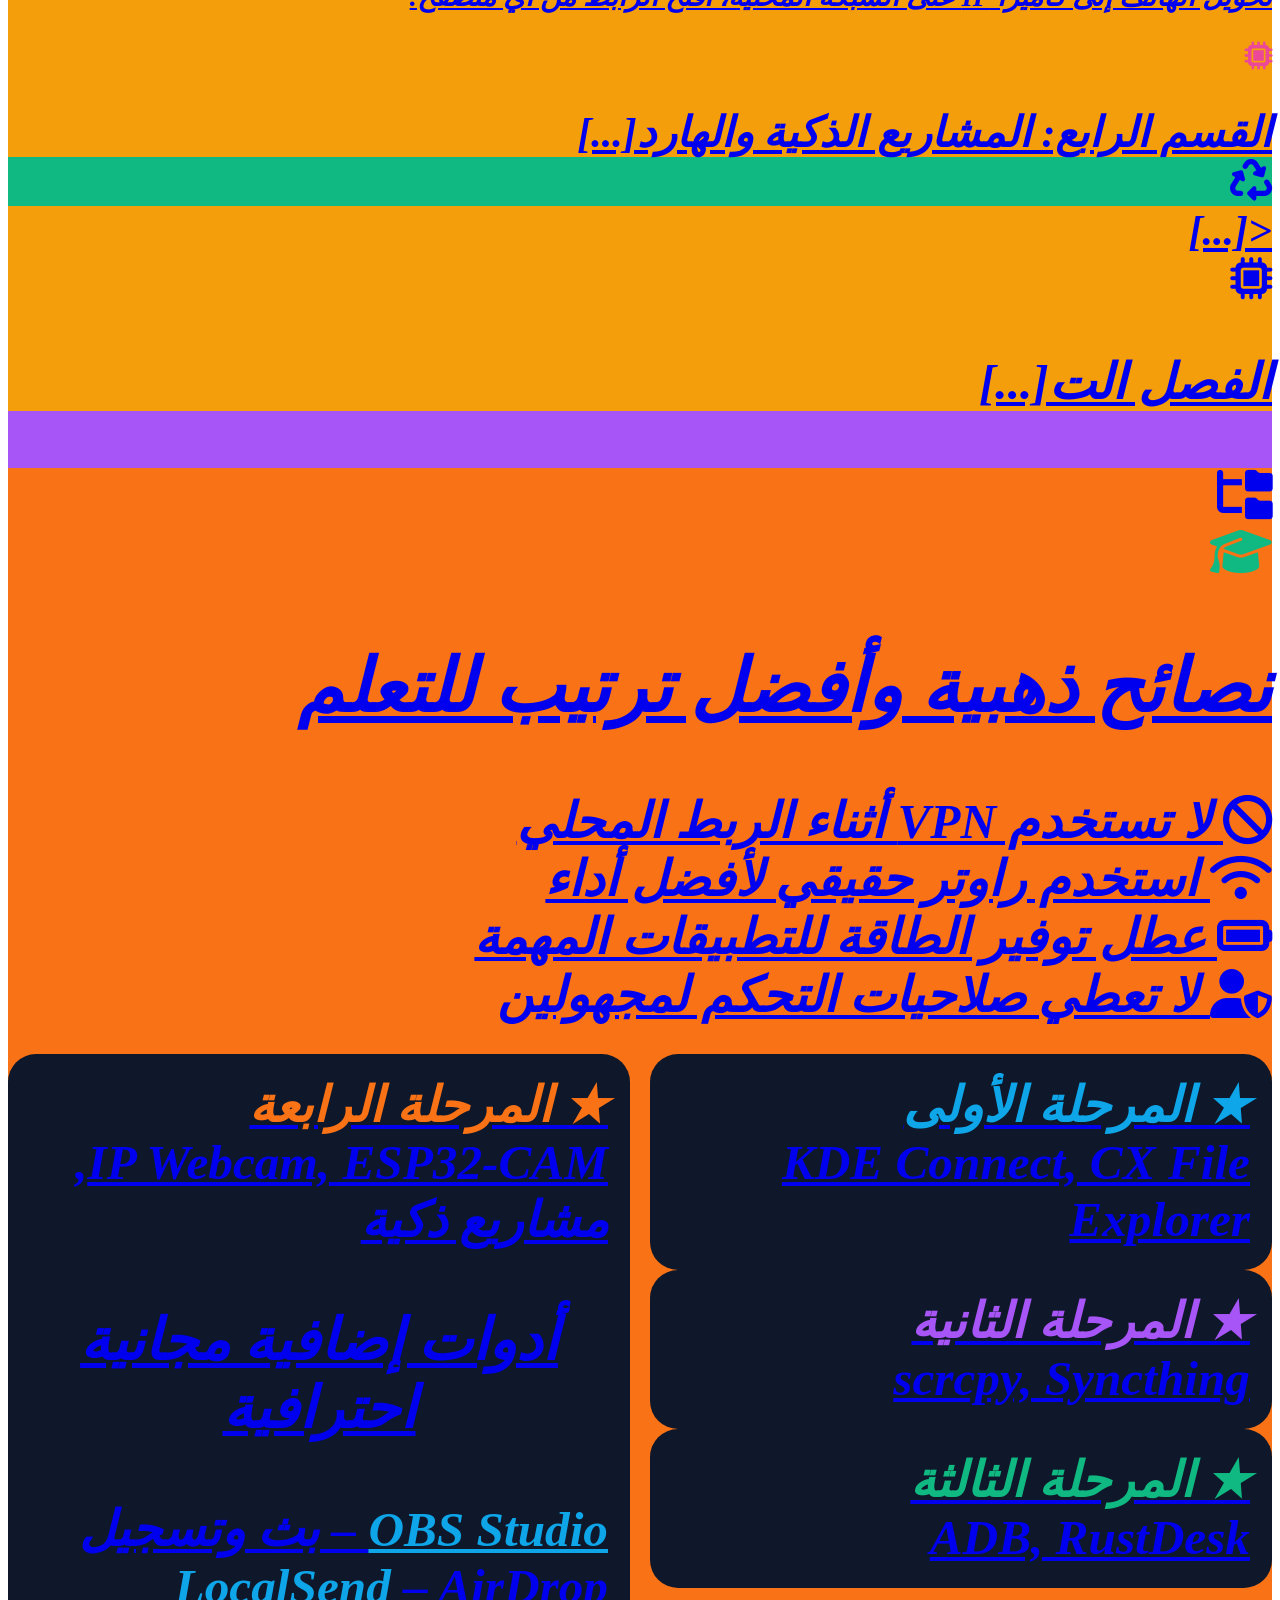
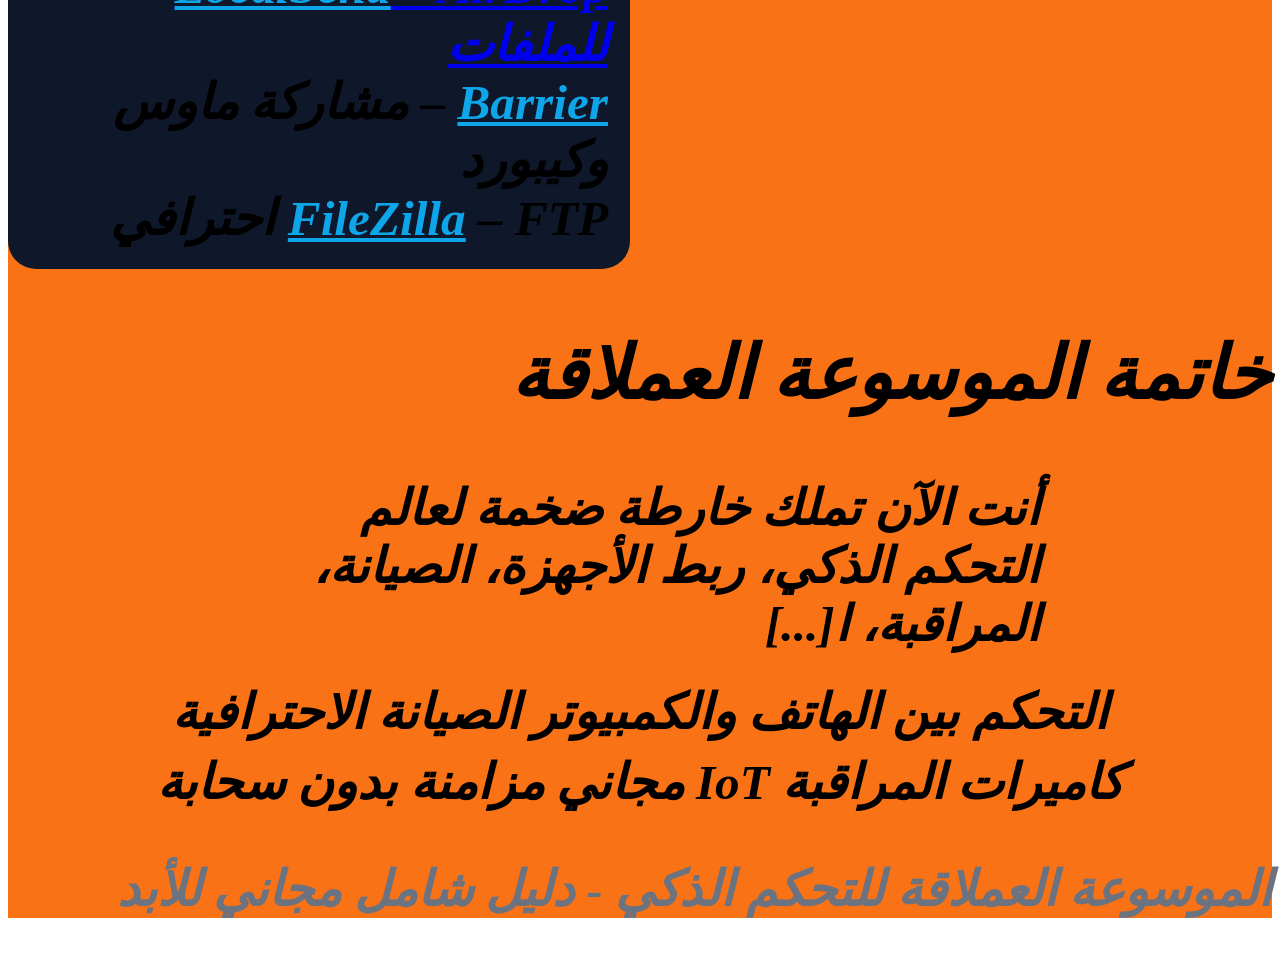
==== commit 07748109: "فصل HTML - إزالة التنسيقات والجافا سكريبت من الملف الرئيسي" ====
--- a/index.html
+++ b/index.html
@@ -6,359 +6,7 @@
     <title>الموسوعة العملاقة للتحكم الذكي | الدليل الشامل</title>
     <link href="https://fonts.googleapis.com/css2?family=Tajawal:wght@300;400;500;700;800;900&display=swap" rel="stylesheet">
     <link rel="stylesheet" href="https://cdnjs.cloudflare.com/ajax/libs/font-awesome/6.5.1/css/all.min.css">
-    <style>
-        * {
-            margin: 0;
-            padding: 0;
-            box-sizing: border-box;
-        }
-
-        body {
-            font-family: 'Tajawal', sans-serif;
-            background: #0a0f1c;
-            color: #eef2ff;
-            line-height: 1.7;
-            overflow-x: hidden;
-        }
-
-        /* خلفية أنميشن ساحرة */
-        .bg-aura {
-            position: fixed;
-            top: 0;
-            left: 0;
-            width: 100%;
-            height: 100%;
-            z-index: -2;
-            background: radial-gradient(circle at 10% 20%, #0f172a, #020617);
-        }
-
-        .bg-aura::before {
-            content: '';
-            position: absolute;
-            width: 200%;
-            height: 200%;
-            top: -50%;
-            left: -50%;
-            background: radial-gradient(circle, rgba(14,165,233,0.12) 0%, rgba(139,92,246,0.08) 40%, transparent 70%);
-            animation: slowDrift 28s infinite alternate;
-        }
-
-        @keyframes slowDrift {
-            0% { transform: translate(0, 0) rotate(0deg); }
-            100% { transform: translate(4%, 3%) rotate(2deg); }
-        }
-
-        .particles-glow {
-            position: fixed;
-            top: 0;
-            left: 0;
-            width: 100%;
-            height: 100%;
-            z-index: -1;
-            pointer-events: none;
-        }
-
-        .particle-g {
-            position: absolute;
-            background: rgba(14, 165, 233, 0.3);
-            border-radius: 50%;
-            filter: blur(3px);
-            animation: floatParticle 15s infinite linear;
-        }
-
-        @keyframes floatParticle {
-            0% { transform: translateY(100vh) scale(0.2); opacity: 0; }
-            20% { opacity: 0.6; }
-            80% { opacity: 0.4; }
-            100% { transform: translateY(-10vh) scale(1); opacity: 0; }
-        }
-
-        ::-webkit-scrollbar { width: 8px; }
-        ::-webkit-scrollbar-track { background: #0f172a; }
-        ::-webkit-scrollbar-thumb { background: #0ea5e9; border-radius: 20px; }
-
-        /* ناف بار زجاجي */
-        .glass-nav {
-            position: sticky;
-            top: 0;
-            z-index: 1000;
-            backdrop-filter: blur(16px);
-            background: rgba(15, 23, 42, 0.7);
-            border-bottom: 1px solid rgba(14, 165, 233, 0.3);
-            padding: 0.8rem 0;
-        }
-
-        .nav-container {
-            max-width: 1300px;
-            margin: 0 auto;
-            padding: 0 24px;
-            display: flex;
-            justify-content: space-between;
-            align-items: center;
-            flex-wrap: wrap;
-        }
-
-        .logo {
-            font-size: 1.3rem;
-            font-weight: 900;
-            background: linear-gradient(135deg, #38bdf8, #a78bfa);
-            -webkit-background-clip: text;
-            background-clip: text;
-            color: transparent;
-            display: flex;
-            align-items: center;
-            gap: 10px;
-        }
-
-        .nav-links {
-            display: flex;
-            gap: 12px;
-            list-style: none;
-            flex-wrap: wrap;
-        }
-
-        .nav-links a {
-            color: #cbd5e1;
-            text-decoration: none;
-            font-weight: 600;
-            padding: 8px 16px;
-            border-radius: 40px;
-            transition: 0.3s;
-            font-size: 0.85rem;
-        }
-
-        .nav-links a:hover {
-            background: rgba(14, 165, 233, 0.2);
-            color: white;
-            text-shadow: 0 0 5px #0ea5e9;
-        }
-
-        /* Hero مذهل */
-        .hero-master {
-            min-height: 95vh;
-            display: flex;
-            flex-direction: column;
-            justify-content: center;
-            align-items: center;
-            text-align: center;
-            padding: 100px 20px 70px;
-            position: relative;
-        }
-
-        .hero-badge-glow {
-            background: linear-gradient(90deg, #0ea5e9, #8b5cf6);
-            padding: 8px 24px;
-            border-radius: 80px;
-            font-weight: 800;
-            font-size: 0.9rem;
-            display: inline-flex;
-            align-items: center;
-            gap: 10px;
-            box-shadow: 0 0 15px #0ea5e9;
-            margin-bottom: 30px;
-        }
-
-        .hero-title {
-            font-size: clamp(2.2rem, 6vw, 4.5rem);
-            font-weight: 900;
-            line-height: 1.3;
-        }
-
-        .gradient-super {
-            background: linear-gradient(135deg, #38bdf8, #c084fc, #f472b6);
-            -webkit-background-clip: text;
-            background-clip: text;
-            color: transparent;
-        }
-
-        .hero-stats {
-            display: flex;
-            gap: 40px;
-            flex-wrap: wrap;
-            justify-content: center;
-            margin-top: 40px;
-        }
-
-        .stat-circle {
-            background: rgba(255,255,255,0.03);
-            backdrop-filter: blur(4px);
-            border-radius: 40px;
-            padding: 12px 28px;
-            border: 1px solid rgba(14,165,233,0.3);
-        }
-
-        /* الأقسام العامة */
-        .section-wrap {
-            max-width: 1300px;
-            margin: 0 auto;
-            padding: 70px 24px;
-        }
-
-        .section-header-fancy {
-            text-align: center;
-            margin-bottom: 60px;
-        }
-
-        .section-header-fancy .icon-ring {
-            width: 80px;
-            height: 80px;
-            background: rgba(14,165,233,0.1);
-            margin: 0 auto 20px;
-            border-radius: 30px;
-            display: flex;
-            align-items: center;
-            justify-content: center;
-            font-size: 2rem;
-            border: 1px solid rgba(14,165,233,0.4);
-        }
-
-        /* كروت المقدمة الشبكية */
-        .grid-intro {
-            display: grid;
-            grid-template-columns: repeat(auto-fill, minmax(280px, 1fr));
-            gap: 26px;
-            margin-top: 20px;
-        }
-
-        .card-intro {
-            background: linear-gradient(145deg, #111827, #0f172a);
-            border-radius: 28px;
-            padding: 28px 22px;
-            transition: all 0.35s;
-            border: 1px solid rgba(255,255,255,0.05);
-        }
-
-        .card-intro:hover {
-            transform: translateY(-10px);
-            border-color: #0ea5e9;
-            box-shadow: 0 25px 35px -15px rgba(0,0,0,0.6);
-        }
-
-        /* فصول قابلة للطي (أكورديون) */
-        .accordion-chapter {
-            background: rgba(17, 24, 39, 0.7);
-            backdrop-filter: blur(2px);
-            border-radius: 28px;
-            margin-bottom: 28px;
-            border: 1px solid rgba(255,255,255,0.08);
-            overflow: hidden;
-            transition: 0.2s;
-        }
-
-        .accordion-header {
-            display: flex;
-            align-items: center;
-            gap: 20px;
-            padding: 28px 30px;
-            cursor: pointer;
-            background: rgba(0,0,0,0.2);
-        }
-
-        .chapter-number-badge {
-            width: 55px;
-            height: 55px;
-            background: linear-gradient(145deg, #0ea5e9, #8b5cf6);
-            border-radius: 18px;
-            display: flex;
-            align-items: center;
-            justify-content: center;
-            font-weight: 900;
-            font-size: 1.4rem;
-        }
-
-        .accordion-body {
-            max-height: 0;
-            overflow: hidden;
-            transition: max-height 0.6s cubic-bezier(0.23, 1, 0.32, 1);
-        }
-
-        .accordion-chapter.active .accordion-body {
-            max-height: 3000px;
-        }
-
-        .inner-content {
-            padding: 10px 30px 35px 30px;
-        }
-
-        .feature-grid-mini {
-            display: grid;
-            grid-template-columns: repeat(auto-fit, minmax(250px,1fr));
-            gap: 18px;
-            margin: 25px 0;
-        }
-
-        .tip-mini {
-            background: rgba(14,165,233,0.08);
-            border-radius: 20px;
-            padding: 20px;
-        }
-
-        .code-block-glow {
-            background: #010409;
-            border-radius: 20px;
-            padding: 18px 24px;
-            direction: ltr;
-            text-align: left;
-            font-family: monospace;
-            border-left: 5px solid #0ea5e9;
-            margin: 25px 0;
-            overflow-x: auto;
-        }
-
-        .btn-download {
-            display: inline-flex;
-            align-items: center;
-            gap: 12px;
-            padding: 14px 28px;
-            border-radius: 60px;
-            background: linear-gradient(95deg, #0ea5e9, #a855f7);
-            color: white;
-            font-weight: bold;
-            text-decoration: none;
-            margin: 10px 10px 10px 0;
-            transition: 0.3s;
-            box-shadow: 0 5px 15px rgba(14,165,233,0.3);
-        }
-
-        .btn-download:hover {
-            transform: translateY(-3px);
-            box-shadow: 0 12px 28px rgba(14,165,233,0.5);
-        }
-
-        .badge-flex {
-            display: flex;
-            gap: 15px;
-            flex-wrap: wrap;
-            margin: 15px 0;
-        }
-
-        .badge-green {
-            background: #10b98120;
-            border: 1px solid #10b981;
-            padding: 6px 16px;
-            border-radius: 40px;
-        }
-
-        .badge-red {
-            background: #ef444420;
-            border: 1px solid #ef4444;
-            padding: 6px 16px;
-            border-radius: 40px;
-        }
-
-        footer {
-            background: #030712;
-            border-top: 1px solid #1e293b;
-            text-align: center;
-            padding: 60px 20px 40px;
-            margin-top: 40px;
-        }
-
-        @media (max-width: 780px) {
-            .nav-container { flex-direction: column; gap: 12px; }
-            .accordion-header { padding: 20px; }
-        }
-    </style>
+    <link rel="stylesheet" href="styles.css">
 </head>
 <body>
 <div class="bg-aura"></div>
@@ -381,7 +29,7 @@
 <header class="hero-master">
     <div class="hero-badge-glow"><i class="fas fa-crown"></i> دليل احترافي شامل ومفصل جدًا</div>
     <h1 class="hero-title">الموسوعة العملاقة <br><span class="gradient-super">للتحكم الذكي</span></h1>
-    <p style="font-size: 1.2rem; max-width: 700px; margin: 20px auto; color: #a5b4fc;">بالهواتف والكمبيوتر والشبكات وصناعة الأنظمة الذكية مجانًا <br> للمبتدئين والمحترفين</p>
+    <p style="font-size: 1.2rem; max-width: 700px; margin: 20px auto; color: #a5b4fc;">بالهواتف والكمبيوتر والشبكات وصناعة الأنظمة الذكية مجانًا[...]
     <div class="hero-stats">
         <div class="stat-circle"><span style="font-weight: 900; font-size: 1.8rem;">11</span><br>فصل تعليمي</div>
         <div class="stat-circle"><span style="font-weight: 900; font-size: 1.8rem;">4</span><br>أقسام رئيسية</div>
@@ -397,12 +45,12 @@
         <p style="color:#9ca3af;">هذا الدليل عبارة عن موسوعة عملية ضخمة لتعلم كل ما يتعلق بالتحكم الذكي</p>
     </div>
     <div class="grid-intro">
-        <div class="card-intro"><i class="fas fa-mobile-alt" style="font-size: 2rem; color:#0ea5e9;"></i><h3 style="margin: 15px 0 8px;">التحكم بالهاتف من الكمبيوتر</h3><p>تحكم كامل بشاشة الهاتف عبر scrcpy والمزيد</p></div>
-        <div class="card-intro"><i class="fas fa-desktop" style="font-size: 2rem; color:#a78bfa;"></i><h3 style="margin: 15px 0 8px;">التحكم بالكمبيوتر من الهاتف</h3><p>كيبورد وماوس لاسلكي عبر KDE Connect</p></div>
-        <div class="card-intro"><i class="fas fa-folder-open" style="font-size: 2rem; color:#10b981;"></i><h3 style="margin: 15px 0 8px;">مشاركة الملفات</h3><p>بسهولة بدون كابلات</p></div>
-        <div class="card-intro"><i class="fas fa-globe" style="font-size: 2rem; color:#f59e0b;"></i><h3 style="margin: 15px 0 8px;">التحكم عن بعد</h3><p>RustDesk - TeamViewer مجاني</p></div>
-        <div class="card-intro"><i class="fas fa-video" style="font-size: 2rem; color:#ef4444;"></i><h3 style="margin: 15px 0 8px;">أنظمة المراقبة والكاميرات</h3><p>كاميرات IP وأجهزة قديمة كمراقبة</p></div>
-        <div class="card-intro"><i class="fas fa-tools" style="font-size: 2rem; color:#ec4899;"></i><h3 style="margin: 15px 0 8px;">الصيانة الاحترافية للأندرويد</h3><p>بدون روت باستخدام ADB</p></div>
+        <div class="card-intro"><i class="fas fa-mobile-alt" style="font-size: 2rem; color:#0ea5e9;"></i><h3 style="margin: 15px 0 8px;">التحكم بالهاتف من الكمبيوتر</h3><p[...]
+        <div class="card-intro"><i class="fas fa-desktop" style="font-size: 2rem; color:#a78bfa;"></i><h3 style="margin: 15px 0 8px;">التحكم بالكمبيوتر من الهاتف</h3><p>ك[...]
+        <div class="card-intro"><i class="fas fa-folder-open" style="font-size: 2rem; color:#10b981;"></i><h3 style="margin: 15px 0 8px;">مشاركة الملفات</h3><p>بسهولة بدون [...]
+        <div class="card-intro"><i class="fas fa-globe" style="font-size: 2rem; color:#f59e0b;"></i><h3 style="margin: 15px 0 8px;">التحكم عن بعد</h3><p>RustDesk - TeamViewer مجان[...]
+        <div class="card-intro"><i class="fas fa-video" style="font-size: 2rem; color:#ef4444;"></i><h3 style="margin: 15px 0 8px;">أنظمة المراقبة والكاميرات</h3><p>كام[...]
+        <div class="card-intro"><i class="fas fa-tools" style="font-size: 2rem; color:#ec4899;"></i><h3 style="margin: 15px 0 8px;">الصيانة الاحترافية للأندرويد</h3><p>[...]
     </div>
 </section>
 
@@ -421,11 +69,11 @@
             <i class="fas fa-chevron-down" style="margin-right: auto; transition:0.3s;"></i>
         </div>
         <div class="accordion-body"><div class="inner-content">
-            <div style="background:#0ea5e910; padding:20px; border-radius:24px; margin-bottom:20px;"><i class="fas fa-info-circle"></i> <strong>ما هو KDE Connect؟</strong><br>يربط الهاتف والكمبيوتر كجهاز واحد، مجاني، آمن، سريع.</div>
-            <div class="feature-grid-mini"><div class="tip-mini"><i class="fas fa-file-export"></i> مشاركة الملفات</div><div class="tip-mini"><i class="fas fa-keyboard"></i> كيبورد وماوس من الهاتف</div><div class="tip-mini"><i class="fas fa-bell"></i> إشعارات على الكمبيوتر</div></div>
-            <div class="badge-flex"><span class="badge-green"><i class="fas fa-check"></i> لا يحتاج USB</span><span class="badge-green"><i class="fas fa-check"></i> لا يحتاج إنترنت</span><span class="badge-red"><i class="fas fa-wifi"></i> يحتاج نفس الشبكة</span></div>
+            <div style="background:#0ea5e910; padding:20px; border-radius:24px; margin-bottom:20px;"><i class="fas fa-info-circle"></i> <strong>ما هو KDE Connect؟</strong><br>يربط اله[...]
+            <div class="feature-grid-mini"><div class="tip-mini"><i class="fas fa-file-export"></i> مشاركة الملفات</div><div class="tip-mini"><i class="fas fa-keyboard"></i> كيبو[...]
+            <div class="badge-flex"><span class="badge-green"><i class="fas fa-check"></i> لا يحتاج USB</span><span class="badge-green"><i class="fas fa-check"></i> لا يحتاج إنت[...]
             <a href="https://f-droid.org/packages/org.kde.kdeconnect_tp/" target="_blank" class="btn-download"><i class="fas fa-mobile-alt"></i> تحميل للهاتف</a>
-            <a href="https://download.kde.org/stable/release-service/25.12.1/windows/kdeconnect-kde-release_25.12-5778-windows-cl-msvc2022-x86_64.exe" target="_blank" class="btn-download"><i class="fas fa-desktop"></i> تحميل للكمبيوتر</a>
+            <a href="https://download.kde.org/stable/release-service/25.12.1/windows/kdeconnect-kde-release_25.12-5778-windows-cl-msvc2022-x86_64.exe" target="_blank" class="btn-download"><i clas[...]
             <p><strong>طريقة الربط:</strong> يجب أن يكون الجهازان على نفس الواي فاي، افتح التطبيق، اضغط Pair ثم Accept.</p>
         </div></div>
     </div>
@@ -443,7 +91,7 @@
             <a href="https://github.com/Genymobile/scrcpy/releases" class="btn-download">تحميل scrcpy</a>
             <a href="https://developer.android.com/tools/releases/platform-tools" class="btn-download">ADB Platform Tools</a>
             <div class="badge-flex"><span class="badge-green">مجاني</span><span class="badge-green">لا يحتاج روت</span><span class="badge-red">أول مرة USB</span></div>
-            <p><strong>تفعيل USB Debugging:</strong> الإعدادات > حول الهاتف > اضغط رقم الإصدار 7 مرات > العودة لخيارات المطور > تفعيل USB Debugging</p>
+            <p><strong>تفعيل USB Debugging:</strong> الإعدادات > حول الهاتف > اضغط رقم الإصدار 7 مرات > العودة لخيارات المطور > تفع[...]
         </div></div>
     </div>
 
@@ -464,15 +112,15 @@
 
 <!-- القسم الثاني: التحكم عن بعد والصيانة -->
 <section id="sec2" class="section-wrap">
-    <div class="section-header-fancy"><div class="icon-ring"><i class="fas fa-tools" style="color:#a855f7"></i></div><h2>القسم الثاني: التحكم عن بعد والصيانة الاحترافية</h2></div>
-    <div class="accordion-chapter"><div class="accordion-header" onclick="toggleAccordion(this)"><div class="chapter-number-badge"><i class="fas fa-terminal"></i></div><div><h3>الفصل الرابع: ADB (أداة جوجل)</h3></div><i class="fas fa-chevron-down" style="margin-right: auto;"></i></div>
+    <div class="section-header-fancy"><div class="icon-ring"><i class="fas fa-tools" style="color:#a855f7"></i></div><h2>القسم الثاني: التحكم عن بعد والصيانة الا[...]
+    <div class="accordion-chapter"><div class="accordion-header" onclick="toggleAccordion(this)"><div class="chapter-number-badge"><i class="fas fa-terminal"></i></div><div><h3>الفصل الر[...]
     <div class="accordion-body"><div class="inner-content">
         <p>أداة احترافية للصيانة، تثبيت التطبيقات، سحب الملفات، أوامر ريكفري.</p>
         <div class="code-block-glow"><code>adb reboot recovery<br>adb install app.apk<br>adb pull /sdcard/</code></div>
         <div class="badge-flex"><span class="badge-green">قوي جدًا</span><span class="badge-red">يتطلب حذر</span></div>
     </div></div></div>
 
-    <div class="accordion-chapter"><div class="accordion-header" onclick="toggleAccordion(this)"><div class="chapter-number-badge" style="background:#ef4444"><i class="fas fa-globe"></i></div><div><h3>الفصل الخامس: RustDesk (بديل TeamViewer)</h3></div><i class="fas fa-chevron-down" style="margin-right: auto;"></i></div>
+    <div class="accordion-chapter"><div class="accordion-header" onclick="toggleAccordion(this)"><div class="chapter-number-badge" style="background:#ef4444"><i class="fas fa-globe"></i></div><di[...]
     <div class="accordion-body"><div class="inner-content">
         <p>تحكم عن بعد مجاني مفتوح المصدر، يعمل عبر الإنترنت.</p>
         <a href="https://rustdesk.com/download" class="btn-download">تحميل RustDesk</a>
@@ -482,25 +130,25 @@
 
 <!-- القسم الثالث: المراقبة والكاميرات -->
 <section id="sec3" class="section-wrap">
-    <div class="section-header-fancy"><div class="icon-ring"><i class="fas fa-video" style="color:#f97316"></i></div><h2>القسم الثالث: أنظمة المراقبة والكاميرات</h2></div>
-    <div class="accordion-chapter"><div class="accordion-header" onclick="toggleAccordion(this)"><div class="chapter-number-badge"><i class="fas fa-camera"></i></div><div><h3>الفصل السادس: AlfredCamera</h3></div><i class="fas fa-chevron-down"></i></div>
-    <div class="accordion-body"><div class="inner-content"><p>يحول الهاتف إلى كاميرا مراقبة مع كشف حركة، بث مباشر.</p><a href="https://alfred.camera" class="btn-download">alfred.camera</a></div></div></div>
-    <div class="accordion-chapter"><div class="accordion-header" onclick="toggleAccordion(this)"><div class="chapter-number-badge" style="background:#f59e0b"><i class="fas fa-network-wired"></i></div><div><h3>الفصل السابع: IP Webcam</h3></div><i class="fas fa-chevron-down"></i></div>
-    <div class="accordion-body"><div class="inner-content"><p>تحويل الهاتف إلى كاميرا IP على الشبكة المحلية، افتح الرابط من أي متصفح.</p><div class="code-block-glow">192.168.1.xxx:8080</div></div></div></div>
+    <div class="section-header-fancy"><div class="icon-ring"><i class="fas fa-video" style="color:#f97316"></i></div><h2>القسم الثالث: أنظمة المراقبة والكاميرات[...]
+    <div class="accordion-chapter"><div class="accordion-header" onclick="toggleAccordion(this)"><div class="chapter-number-badge"><i class="fas fa-camera"></i></div><div><h3>الفصل السا[...]
+    <div class="accordion-body"><div class="inner-content"><p>يحول الهاتف إلى كاميرا مراقبة مع كشف حركة، بث مباشر.</p><a href="https://alfred.camera" cla[...]
+    <div class="accordion-chapter"><div class="accordion-header" onclick="toggleAccordion(this)"><div class="chapter-number-badge" style="background:#f59e0b"><i class="fas fa-network-wired"></i><[...]
+    <div class="accordion-body"><div class="inner-content"><p>تحويل الهاتف إلى كاميرا IP على الشبكة المحلية، افتح الرابط من أي متصفح.</p><d[...]
 </section>
 
 <!-- القسم الرابع: إعادة الاستخدام والمشاريع الذكية -->
 <section id="sec4" class="section-wrap">
-    <div class="section-header-fancy"><div class="icon-ring"><i class="fas fa-microchip" style="color:#ec4899"></i></div><h2>القسم الرابع: المشاريع الذكية والهاردوير وإعادة الاستخدام</h2></div>
-    <div class="accordion-chapter"><div class="accordion-header" onclick="toggleAccordion(this)"><div class="chapter-number-badge" style="background:#10b981"><i class="fas fa-recycle"></i></div><div><h3>الفصل الثامن: إعادة استخدام الهواتف القديمة</h3></div><i class="fas fa-chevron-down"></i></div><div class="accordion-body"><div class="inner-content"><div class="feature-grid-mini"><div>كاميرا مراقبة</div><div>خادم ملفات</div><div>ريموت تحكم</div><div>جهاز تحميل تورنت</div></div><p>أفضل فكرة: هاتف قديم + IP Webcam = كاميرا أمنية مجانية.</p></div></div></div>
-    <div class="accordion-chapter"><div class="accordion-header" onclick="toggleAccordion(this)"><div class="chapter-number-badge"><i class="fas fa-microchip"></i></div><div><h3>الفصل التاسع: ESP32-CAM</h3></div><i class="fas fa-chevron-down"></i></div><div class="accordion-body"><div class="inner-content"><p>لوحة صغيرة بكاميرا وواي فاي، مثالية لمشاريع IoT والمراقبة الذكية.</p><div class="badge-green">رخيصة جدًا</div></div></div></div>
-    <div class="accordion-chapter"><div class="accordion-header" onclick="toggleAccordion(this)"><div class="chapter-number-badge" style="background:#a855f7"><i class="fas fa-webcam"></i></div><div><h3>الفصل العاشر: DroidCam</h3></div><i class="fas fa-chevron-down"></i></div><div class="accordion-body"><div class="inner-content"><p>استخدم هاتفك كـ Webcam احترافي للكمبيوتر (Zoom, OBS).</p><a href="https://www.dev47apps.com/droidcam/" class="btn-download">تحميل DroidCam</a></div></div></div>
-    <div class="accordion-chapter"><div class="accordion-header" onclick="toggleAccordion(this)"><div class="chapter-number-badge" style="background:#f97316"><i class="fas fa-folder-tree"></i></div><div><h3>الفصل الحادي عشر: CX File Explorer</h3></div><i class="fas fa-chevron-down"></i></div><div class="accordion-body"><div class="inner-content"><p>مدير ملفات احترافي يدعم FTP / SMB / مشاركة الشبكة بسهولة.</p></div></div></div>
+    <div class="section-header-fancy"><div class="icon-ring"><i class="fas fa-microchip" style="color:#ec4899"></i></div><h2>القسم الرابع: المشاريع الذكية والهارد[...]
+    <div class="accordion-chapter"><div class="accordion-header" onclick="toggleAccordion(this)"><div class="chapter-number-badge" style="background:#10b981"><i class="fas fa-recycle"></i></div><[...]
+    <div class="accordion-chapter"><div class="accordion-header" onclick="toggleAccordion(this)"><div class="chapter-number-badge"><i class="fas fa-microchip"></i></div><div><h3>الفصل الت[...]
+    <div class="accordion-chapter"><div class="accordion-header" onclick="toggleAccordion(this)"><div class="chapter-number-badge" style="background:#a855f7"><i class="fas fa-webcam"></i></div><d[...]
+    <div class="accordion-chapter"><div class="accordion-header" onclick="toggleAccordion(this)"><div class="chapter-number-badge" style="background:#f97316"><i class="fas fa-folder-tree"></i></d[...]
 </section>
 
 <!-- نصائح احترافية + أفضل ترتيب للتعلم -->
 <section id="phases" class="section-wrap">
-    <div class="section-header-fancy"><div class="icon-ring"><i class="fas fa-graduation-cap" style="color:#10b981"></i></div><h2>نصائح ذهبية وأفضل ترتيب للتعلم</h2></div>
+    <div class="section-header-fancy"><div class="icon-ring"><i class="fas fa-graduation-cap" style="color:#10b981"></i></div><h2>نصائح ذهبية وأفضل ترتيب للتعلم</h2></di[...]
     <div class="feature-grid-mini">
         <div class="tip-mini"><i class="fas fa-ban"></i> لا تستخدم VPN أثناء الربط المحلي</div>
         <div class="tip-mini"><i class="fas fa-wifi"></i> استخدم راوتر حقيقي لأفضل أداء</div>
@@ -511,7 +159,7 @@
         <div style="background:#0f172a; padding:22px; border-radius:28px;"><span style="color:#0ea5e9">★ المرحلة الأولى</span><br>KDE Connect, CX File Explorer</div>
         <div style="background:#0f172a; padding:22px; border-radius:28px;"><span style="color:#a855f7">★ المرحلة الثانية</span><br>scrcpy, Syncthing</div>
         <div style="background:#0f172a; padding:22px; border-radius:28px;"><span style="color:#10b981">★ المرحلة الثالثة</span><br>ADB, RustDesk</div>
-        <div style="background:#0f172a; padding:22px; border-radius:28px;"><span style="color:#f97316">★ المرحلة الرابعة</span><br>IP Webcam, ESP32-CAM, مشاريع ذكية</div>
+        <div style="background:#0f172a; padding:22px; border-radius:28px;"><span style="color:#f97316">★ المرحلة الرابعة</span><br>IP Webcam, ESP32-CAM, مشاريع ذكية</div[...]
     </div>
     <div style="margin-top: 50px;">
         <h3 style="text-align:center;">أدوات إضافية مجانية احترافية</h3>
@@ -526,7 +174,7 @@
 
 <footer>
     <h2 class="gradient-super">خاتمة الموسوعة العملاقة</h2>
-    <p style="max-width: 800px; margin:20px auto;">أنت الآن تملك خارطة ضخمة لعالم التحكم الذكي، ربط الأجهزة، الصيانة، المراقبة، الأنظمة الذكية، إعادة استخدام الأجهزة والتحكم عن بعد. تم تقسيم كل شيء إلى فصول وأقسام مرتبة، مع روابط التحميل والشرح.</p>
+    <p style="max-width: 800px; margin:20px auto;">أنت الآن تملك خارطة ضخمة لعالم التحكم الذكي، ربط الأجهزة، الصيانة، المراقبة، ا[...]
     <div style="display:flex; flex-wrap:wrap; justify-content:center; gap:12px; margin:30px 0;">
         <span class="badge-green">التحكم بين الهاتف والكمبيوتر</span>
         <span class="badge-green">الصيانة الاحترافية</span>
@@ -537,38 +185,6 @@
     <p style="color:#6b7280;">الموسوعة العملاقة للتحكم الذكي - دليل شامل مجاني للأبد</p>
 </footer>
 
-<script>
-    function toggleAccordion(header) {
-        const chapterDiv = header.closest('.accordion-chapter');
-        chapterDiv.classList.toggle('active');
-        const icon = header.querySelector('.fa-chevron-down');
-        if(icon) icon.style.transform = chapterDiv.classList.contains('active') ? 'rotate(180deg)' : 'rotate(0deg)';
-    }
-
-    // جزيئات خلفية جذابة
-    const particlesDiv = document.getElementById('particlesGlow');
-    for(let i=0;i<60;i++) {
-        let p = document.createElement('div');
-        p.classList.add('particle-g');
-        let size = Math.random() * 6 + 2;
-        p.style.width = size+'px';
-        p.style.height = size+'px';
-        p.style.left = Math.random() * 100 + '%';
-        p.style.animationDuration = Math.random() * 20 + 10 + 's';
-        p.style.animationDelay = Math.random() * 15 + 's';
-        p.style.background = `rgba(${Math.random() * 100 + 100}, ${Math.random() * 100 + 100}, 255, 0.4)`;
-        particlesDiv.appendChild(p);
-    }
-    // smooth scroll
-    document.querySelectorAll('.nav-links a').forEach(anchor => {
-        anchor.addEventListener('click', function(e) {
-            e.preventDefault();
-            const targetId = this.getAttribute('href').substring(1);
-            const target = document.getElementById(targetId);
-            if(target) target.scrollIntoView({behavior:'smooth', block:'start'});
-        });
-    });
-    // فتح أول فصل تلقائيًا (مفعل بالفعل)
-</script>
+<script src="script.js"></script>
 </body>
-</html>
+</html>
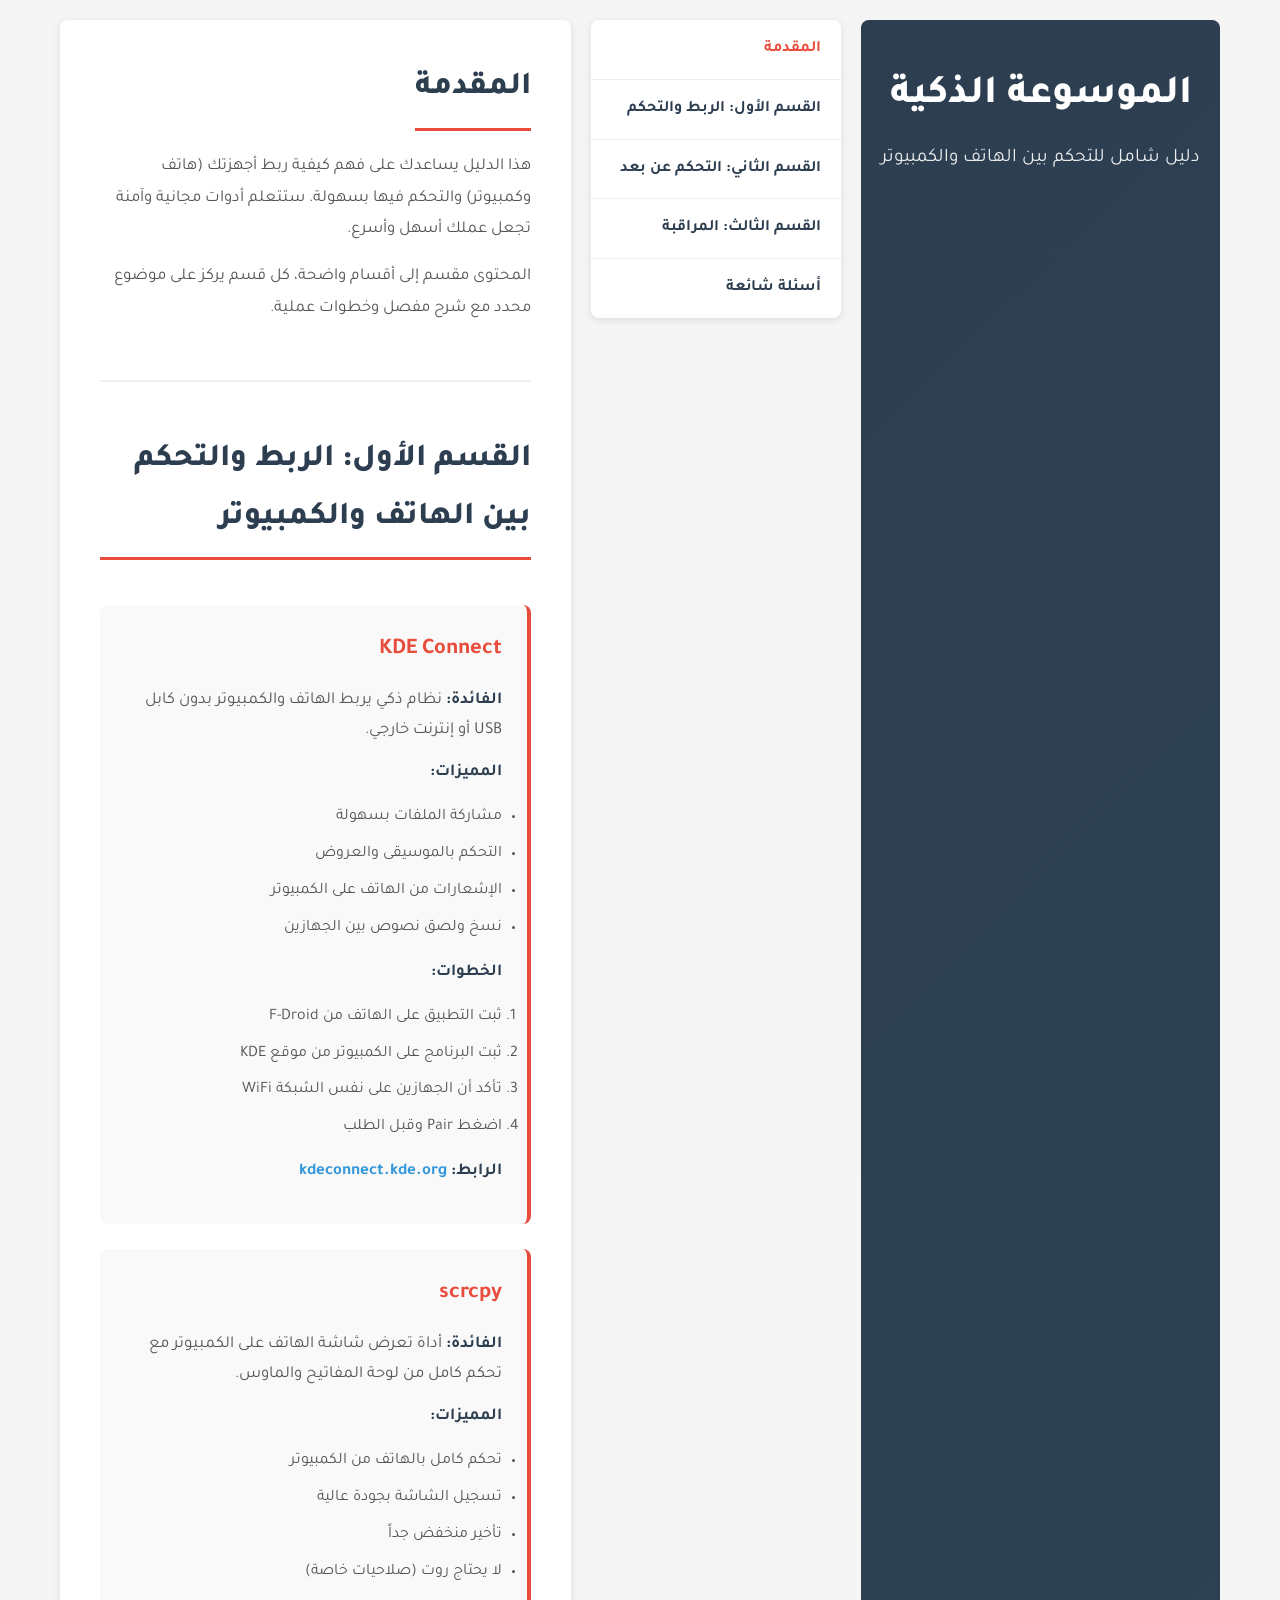
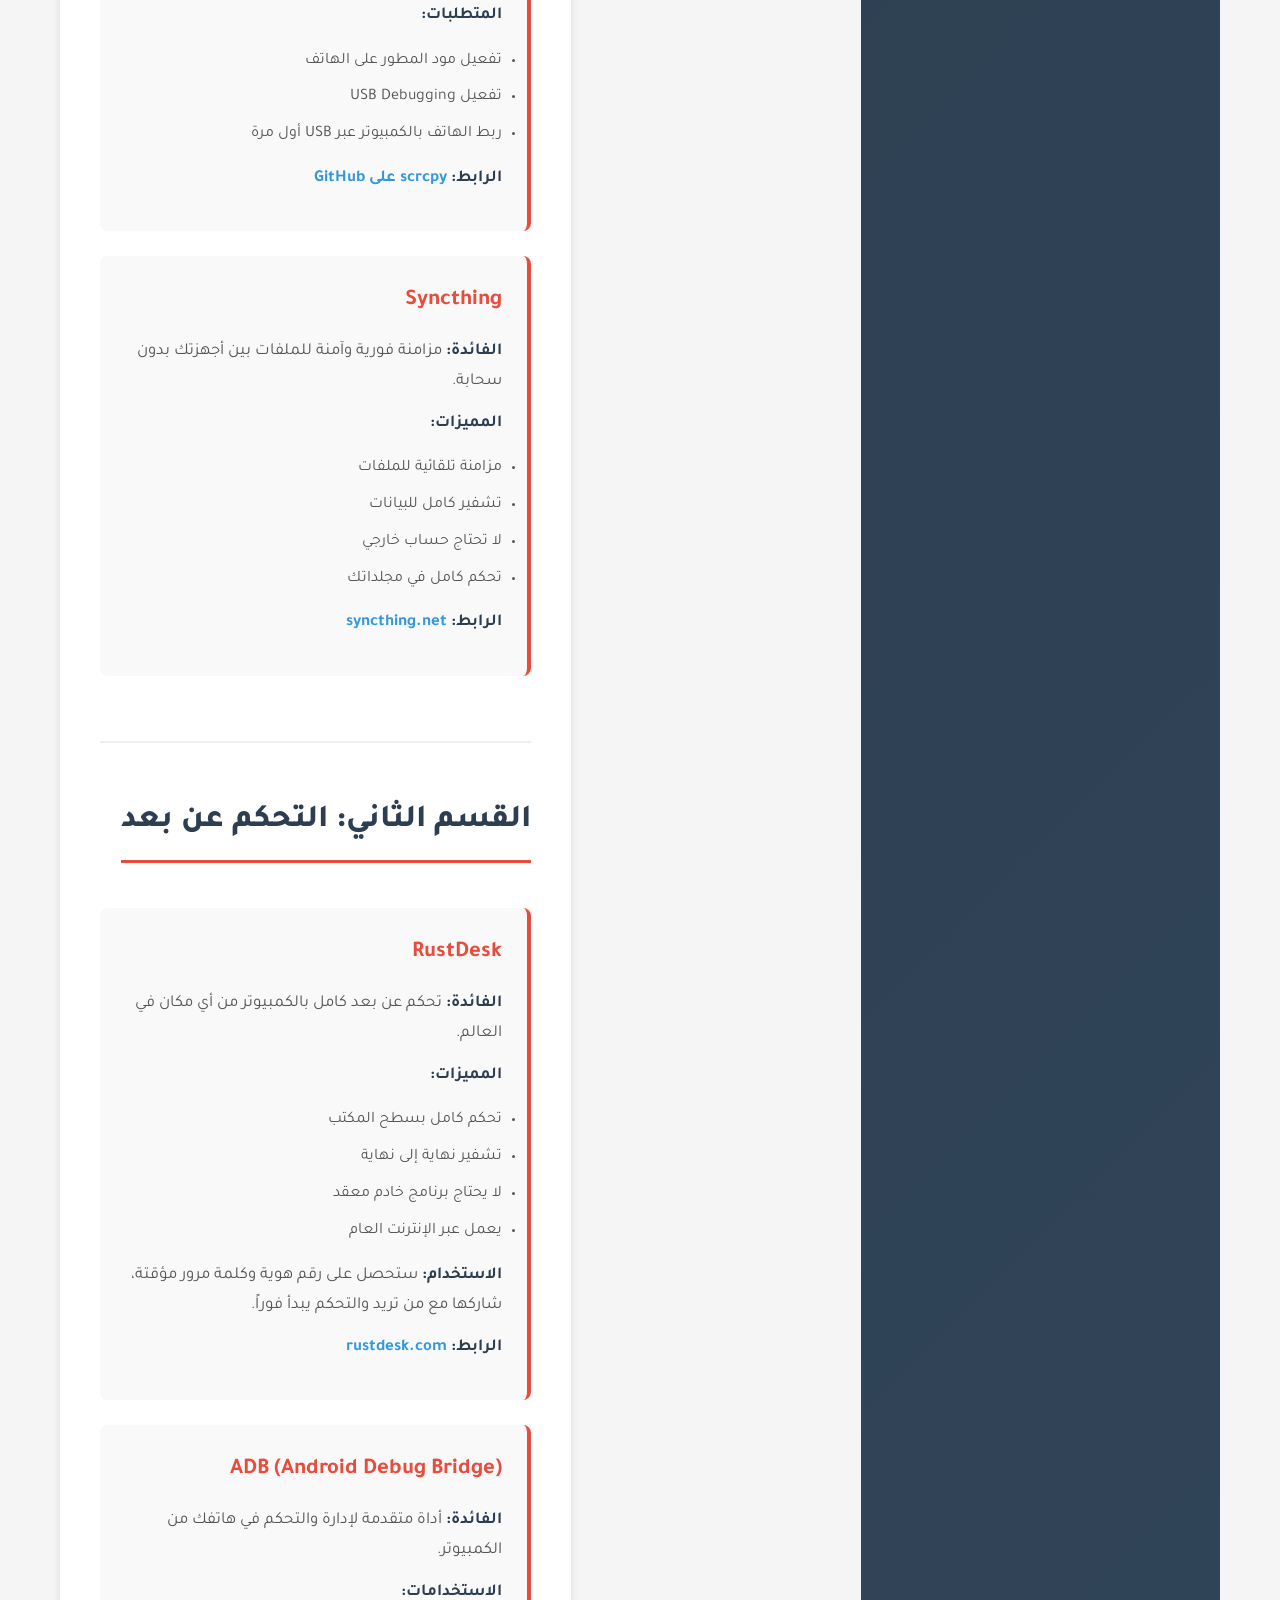
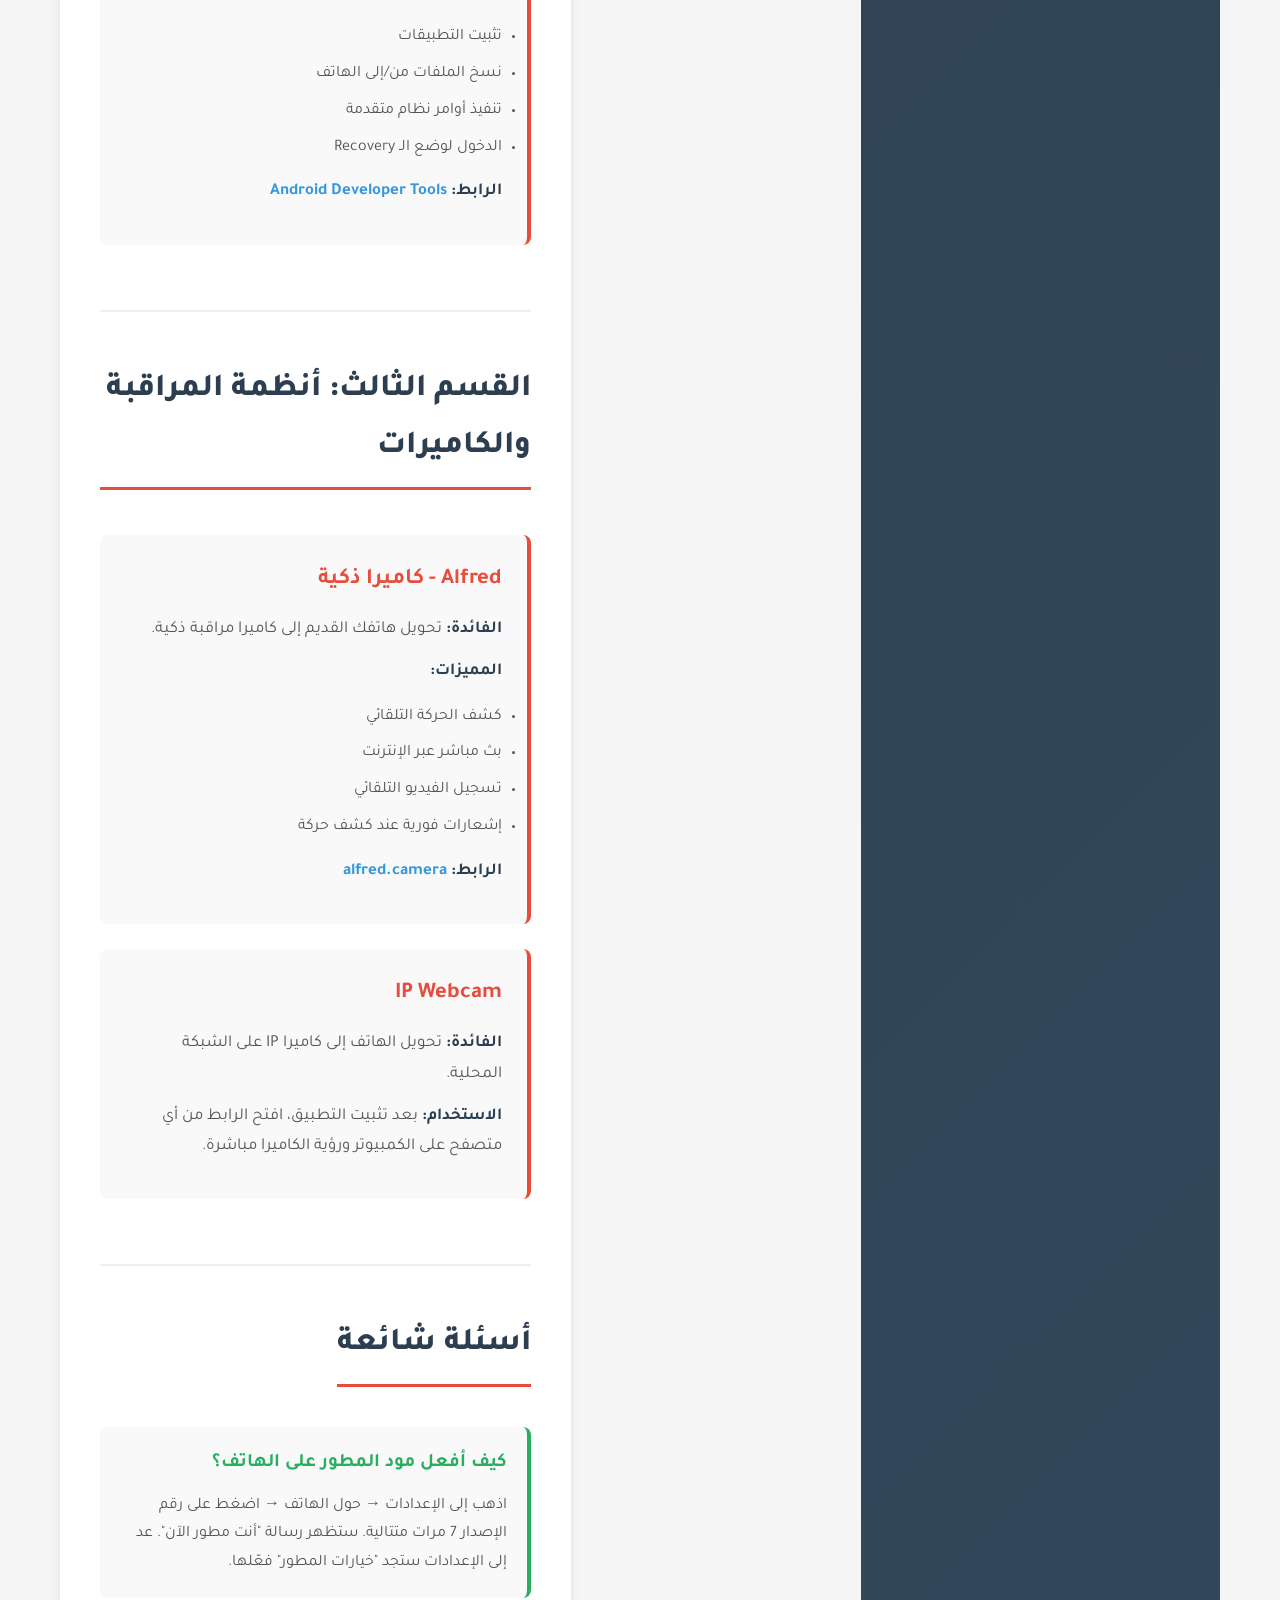
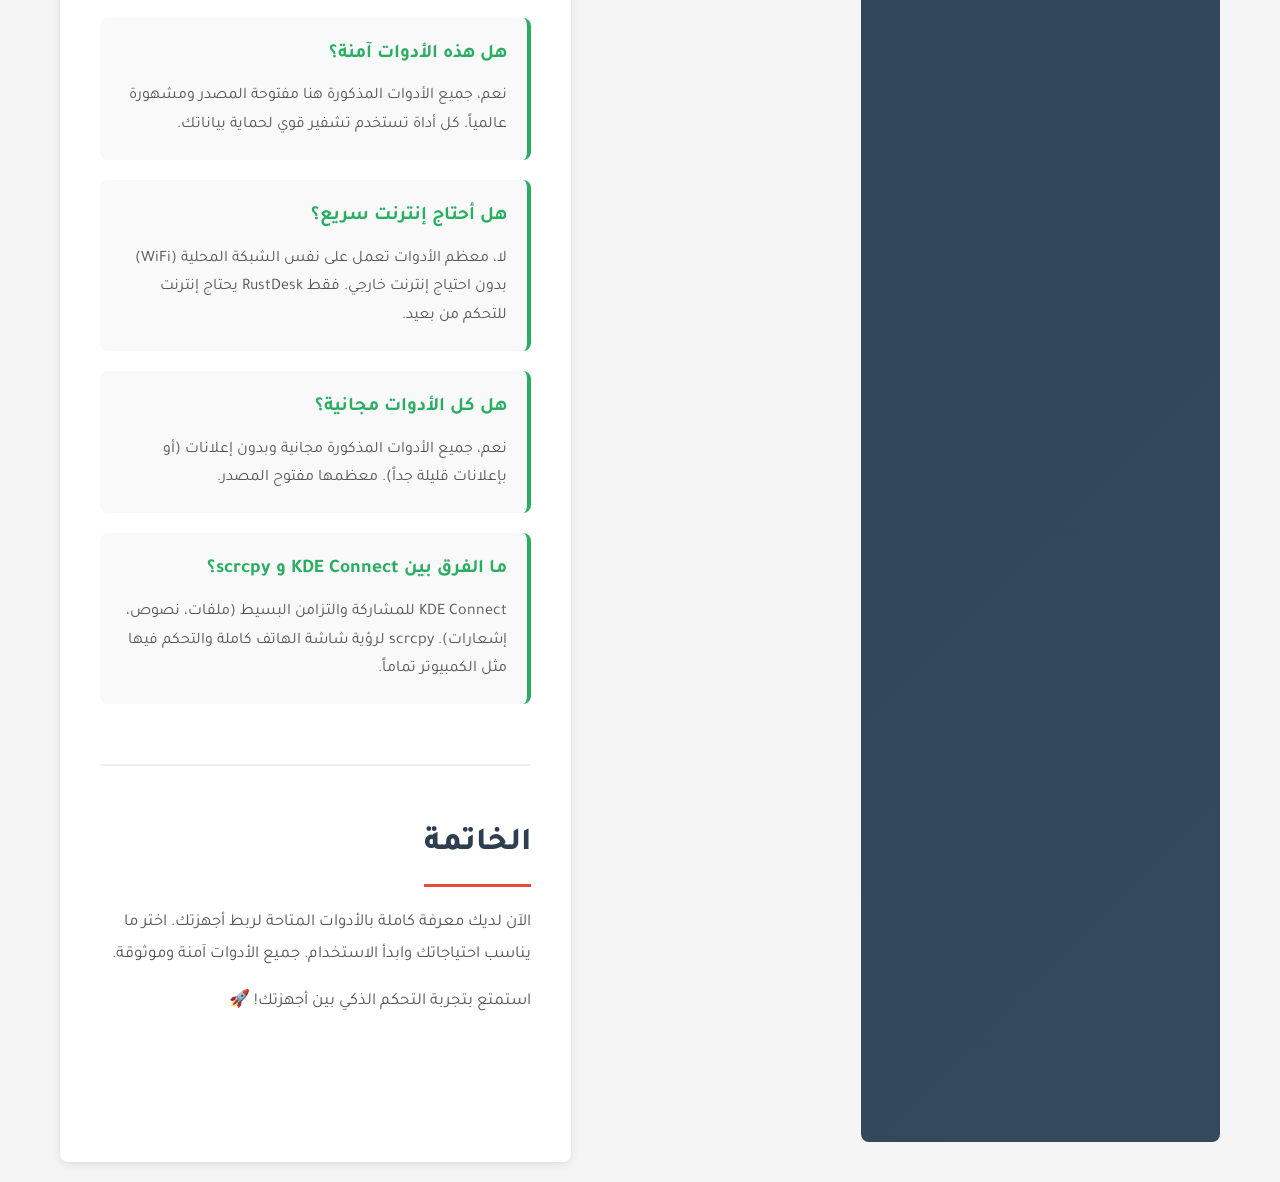
==== commit 4e5d6d57: "إعادة تصميم كامل - موقع بسيط وواضح وسهل التصفح" ====
--- a/index.html
+++ b/index.html
@@ -2,188 +2,192 @@
 <html lang="ar" dir="rtl">
 <head>
     <meta charset="UTF-8">
-    <meta name="viewport" content="width=device-width, initial-scale=1.0, user-scalable=yes">
-    <title>الموسوعة العملاقة للتحكم الذكي | الدليل الشامل</title>
-    <link href="https://fonts.googleapis.com/css2?family=Tajawal:wght@300;400;500;700;800;900&display=swap" rel="stylesheet">
-    <link rel="stylesheet" href="https://cdnjs.cloudflare.com/ajax/libs/font-awesome/6.5.1/css/all.min.css">
+    <meta name="viewport" content="width=device-width, initial-scale=1.0">
+    <title>الموسوعة الذكية - دليل شامل</title>
+    <link href="https://fonts.googleapis.com/css2?family=Tajawal:wght@400;600;700;800&display=swap" rel="stylesheet">
     <link rel="stylesheet" href="styles.css">
 </head>
 <body>
-<div class="bg-aura"></div>
-<div class="particles-glow" id="particlesGlow"></div>
+<div class="container">
+    <!-- الرأس -->
+    <header>
+        <div class="header-content">
+            <h1>الموسوعة الذكية</h1>
+            <p class="subtitle">دليل شامل للتحكم بين الهاتف والكمبيوتر</p>
+        </div>
+    </header>
 
-<nav class="glass-nav">
-    <div class="nav-container">
-        <div class="logo"><i class="fas fa-microchip"></i> الموسوعة الذكية العملاقة</div>
-        <ul class="nav-links">
+    <!-- القائمة الجانبية -->
+    <nav class="sidebar">
+        <ul>
             <li><a href="#intro">المقدمة</a></li>
-            <li><a href="#sec1">القسم الأول</a></li>
-            <li><a href="#sec2">القسم الثاني</a></li>
-            <li><a href="#sec3">القسم الثالث</a></li>
-            <li><a href="#sec4">القسم الرابع</a></li>
-            <li><a href="#phases">المراحل</a></li>
+            <li><a href="#sec1">القسم الأول: الربط والتحكم</a></li>
+            <li><a href="#sec2">القسم الثاني: التحكم عن بعد</a></li>
+            <li><a href="#sec3">القسم الثالث: المراقبة</a></li>
+            <li><a href="#faq">أسئلة شائعة</a></li>
         </ul>
-    </div>
-</nav>
+    </nav>
 
-<header class="hero-master">
-    <div class="hero-badge-glow"><i class="fas fa-crown"></i> دليل احترافي شامل ومفصل جدًا</div>
-    <h1 class="hero-title">الموسوعة العملاقة <br><span class="gradient-super">للتحكم الذكي</span></h1>
-    <p style="font-size: 1.2rem; max-width: 700px; margin: 20px auto; color: #a5b4fc;">بالهواتف والكمبيوتر والشبكات وصناعة الأنظمة الذكية مجانًا[...]
-    <div class="hero-stats">
-        <div class="stat-circle"><span style="font-weight: 900; font-size: 1.8rem;">11</span><br>فصل تعليمي</div>
-        <div class="stat-circle"><span style="font-weight: 900; font-size: 1.8rem;">4</span><br>أقسام رئيسية</div>
-        <div class="stat-circle"><span style="font-weight: 900; font-size: 1.8rem;">100%</span><br>مجاني</div>
-    </div>
-</header>
+    <!-- المحتوى الرئيسي -->
+    <main class="main-content">
+        <!-- المقدمة -->
+        <section id="intro" class="section">
+            <h2>المقدمة</h2>
+            <p>هذا الدليل يساعدك على فهم كيفية ربط أجهزتك (هاتف وكمبيوتر) والتحكم فيها بسهولة. ستتعلم أدوات مجانية وآمنة تجعل عملك أسهل وأسرع.</p>
+            <p>المحتوى مقسم إلى أقسام واضحة، كل قسم يركز على موضوع محدد مع شرح مفصل وخطوات عملية.</p>
+        </section>
 
-<!-- المحتوى الرئيسي الكامل والمنظم بدقة -->
-<section id="intro" class="section-wrap">
-    <div class="section-header-fancy">
-        <div class="icon-ring"><i class="fas fa-book-open" style="color:#0ea5e9"></i></div>
-        <h2 style="font-size: 2rem;">مقدمة شاملة</h2>
-        <p style="color:#9ca3af;">هذا الدليل عبارة عن موسوعة عملية ضخمة لتعلم كل ما يتعلق بالتحكم الذكي</p>
-    </div>
-    <div class="grid-intro">
-        <div class="card-intro"><i class="fas fa-mobile-alt" style="font-size: 2rem; color:#0ea5e9;"></i><h3 style="margin: 15px 0 8px;">التحكم بالهاتف من الكمبيوتر</h3><p[...]
-        <div class="card-intro"><i class="fas fa-desktop" style="font-size: 2rem; color:#a78bfa;"></i><h3 style="margin: 15px 0 8px;">التحكم بالكمبيوتر من الهاتف</h3><p>ك[...]
-        <div class="card-intro"><i class="fas fa-folder-open" style="font-size: 2rem; color:#10b981;"></i><h3 style="margin: 15px 0 8px;">مشاركة الملفات</h3><p>بسهولة بدون [...]
-        <div class="card-intro"><i class="fas fa-globe" style="font-size: 2rem; color:#f59e0b;"></i><h3 style="margin: 15px 0 8px;">التحكم عن بعد</h3><p>RustDesk - TeamViewer مجان[...]
-        <div class="card-intro"><i class="fas fa-video" style="font-size: 2rem; color:#ef4444;"></i><h3 style="margin: 15px 0 8px;">أنظمة المراقبة والكاميرات</h3><p>كام[...]
-        <div class="card-intro"><i class="fas fa-tools" style="font-size: 2rem; color:#ec4899;"></i><h3 style="margin: 15px 0 8px;">الصيانة الاحترافية للأندرويد</h3><p>[...]
-    </div>
-</section>
+        <!-- القسم الأول -->
+        <section id="sec1" class="section">
+            <h2>القسم الأول: الربط والتحكم بين الهاتف والكمبيوتر</h2>
+            
+            <div class="topic">
+                <h3>KDE Connect</h3>
+                <p><strong>الفائدة:</strong> نظام ذكي يربط الهاتف والكمبيوتر بدون كابل USB أو إنترنت خارجي.</p>
+                <p><strong>المميزات:</strong></p>
+                <ul>
+                    <li>مشاركة الملفات بسهولة</li>
+                    <li>التحكم بالموسيقى والعروض</li>
+                    <li>الإشعارات من الهاتف على الكمبيوتر</li>
+                    <li>نسخ ولصق نصوص بين الجهازين</li>
+                </ul>
+                <p><strong>الخطوات:</strong></p>
+                <ol>
+                    <li>ثبت التطبيق على الهاتف من F-Droid</li>
+                    <li>ثبت البرنامج على الكمبيوتر من موقع KDE</li>
+                    <li>تأكد أن الجهازين على نفس الشبكة WiFi</li>
+                    <li>اضغط Pair وقبل الطلب</li>
+                </ol>
+                <p><strong>الرابط:</strong> <a href="https://kdeconnect.kde.org" target="_blank">kdeconnect.kde.org</a></p>
+            </div>
 
-<!-- القسم الأول: الربط والتحكم -->
-<section id="sec1" class="section-wrap">
-    <div class="section-header-fancy">
-        <div class="icon-ring"><i class="fas fa-link" style="color:#0ea5e9"></i></div>
-        <h2>القسم الأول: الربط والتحكم بين الهاتف والكمبيوتر</h2>
-    </div>
+            <div class="topic">
+                <h3>scrcpy</h3>
+                <p><strong>الفائدة:</strong> أداة تعرض شاشة الهاتف على الكمبيوتر مع تحكم كامل من لوحة المفاتيح والماوس.</p>
+                <p><strong>المميزات:</strong></p>
+                <ul>
+                    <li>تحكم كامل بالهاتف من الكمبيوتر</li>
+                    <li>تسجيل الشاشة بجودة عالية</li>
+                    <li>تأخير منخفض جداً</li>
+                    <li>لا يحتاج روت (صلاحيات خاصة)</li>
+                </ul>
+                <p><strong>المتطلبات:</strong></p>
+                <ul>
+                    <li>تفعيل مود المطور على الهاتف</li>
+                    <li>تفعيل USB Debugging</li>
+                    <li>ربط الهاتف بالكمبيوتر عبر USB أول مرة</li>
+                </ul>
+                <p><strong>الرابط:</strong> <a href="https://github.com/Genymobile/scrcpy" target="_blank">scrcpy على GitHub</a></p>
+            </div>
 
-    <!-- الفصل 1 : KDE Connect -->
-    <div class="accordion-chapter active">
-        <div class="accordion-header" onclick="toggleAccordion(this)">
-            <div class="chapter-number-badge"><i class="fas fa-plug"></i></div>
-            <div><h3 style="font-size:1.3rem;">الفصل الأول: KDE Connect</h3><span style="color:#9ca3af;">نظام ذكي مجاني ومفتوح المصدر</span></div>
-            <i class="fas fa-chevron-down" style="margin-right: auto; transition:0.3s;"></i>
-        </div>
-        <div class="accordion-body"><div class="inner-content">
-            <div style="background:#0ea5e910; padding:20px; border-radius:24px; margin-bottom:20px;"><i class="fas fa-info-circle"></i> <strong>ما هو KDE Connect؟</strong><br>يربط اله[...]
-            <div class="feature-grid-mini"><div class="tip-mini"><i class="fas fa-file-export"></i> مشاركة الملفات</div><div class="tip-mini"><i class="fas fa-keyboard"></i> كيبو[...]
-            <div class="badge-flex"><span class="badge-green"><i class="fas fa-check"></i> لا يحتاج USB</span><span class="badge-green"><i class="fas fa-check"></i> لا يحتاج إنت[...]
-            <a href="https://f-droid.org/packages/org.kde.kdeconnect_tp/" target="_blank" class="btn-download"><i class="fas fa-mobile-alt"></i> تحميل للهاتف</a>
-            <a href="https://download.kde.org/stable/release-service/25.12.1/windows/kdeconnect-kde-release_25.12-5778-windows-cl-msvc2022-x86_64.exe" target="_blank" class="btn-download"><i clas[...]
-            <p><strong>طريقة الربط:</strong> يجب أن يكون الجهازان على نفس الواي فاي، افتح التطبيق، اضغط Pair ثم Accept.</p>
-        </div></div>
-    </div>
+            <div class="topic">
+                <h3>Syncthing</h3>
+                <p><strong>الفائدة:</strong> مزامنة فورية وآمنة للملفات بين أجهزتك بدون سحابة.</p>
+                <p><strong>المميزات:</strong></p>
+                <ul>
+                    <li>مزامنة تلقائية للملفات</li>
+                    <li>تشفير كامل للبيانات</li>
+                    <li>لا تحتاج حساب خارجي</li>
+                    <li>تحكم كامل في مجلداتك</li>
+                </ul>
+                <p><strong>الرابط:</strong> <a href="https://syncthing.net" target="_blank">syncthing.net</a></p>
+            </div>
+        </section>
 
-    <!-- الفصل 2 : scrcpy -->
-    <div class="accordion-chapter">
-        <div class="accordion-header" onclick="toggleAccordion(this)">
-            <div class="chapter-number-badge" style="background:#a855f7"><i class="fas fa-mobile-screen"></i></div>
-            <div><h3>الفصل الثاني: scrcpy</h3><span>تحكم كامل بالهاتف من الكمبيوتر (لاسلكي أو USB)</span></div>
-            <i class="fas fa-chevron-down" style="margin-right: auto;"></i>
-        </div>
-        <div class="accordion-body"><div class="inner-content">
-            <p>أداة احترافية مجانية تعرض شاشة الهاتف مع تحكم كامل، تسجيل، إطفاء الشاشة، تأخير منخفض.</p>
-            <div class="code-block-glow"><code>adb devices<br>adb tcpip 5555<br>adb connect IP:5555<br>scrcpy</code></div>
-            <a href="https://github.com/Genymobile/scrcpy/releases" class="btn-download">تحميل scrcpy</a>
-            <a href="https://developer.android.com/tools/releases/platform-tools" class="btn-download">ADB Platform Tools</a>
-            <div class="badge-flex"><span class="badge-green">مجاني</span><span class="badge-green">لا يحتاج روت</span><span class="badge-red">أول مرة USB</span></div>
-            <p><strong>تفعيل USB Debugging:</strong> الإعدادات > حول الهاتف > اضغط رقم الإصدار 7 مرات > العودة لخيارات المطور > تفع[...]
-        </div></div>
-    </div>
+        <!-- القسم الثاني -->
+        <section id="sec2" class="section">
+            <h2>القسم الثاني: التحكم عن بعد</h2>
+            
+            <div class="topic">
+                <h3>RustDesk</h3>
+                <p><strong>الفائدة:</strong> تحكم عن بعد كامل بالكمبيوتر من أي مكان في العالم.</p>
+                <p><strong>المميزات:</strong></p>
+                <ul>
+                    <li>تحكم كامل بسطح المكتب</li>
+                    <li>تشفير نهاية إلى نهاية</li>
+                    <li>لا يحتاج برنامج خادم معقد</li>
+                    <li>يعمل عبر الإنترنت العام</li>
+                </ul>
+                <p><strong>الاستخدام:</strong> ستحصل على رقم هوية وكلمة مرور مؤقتة، شاركها مع من تريد والتحكم يبدأ فوراً.</p>
+                <p><strong>الرابط:</strong> <a href="https://rustdesk.com" target="_blank">rustdesk.com</a></p>
+            </div>
 
-    <!-- الفصل 3 : Syncthing -->
-    <div class="accordion-chapter">
-        <div class="accordion-header" onclick="toggleAccordion(this)">
-            <div class="chapter-number-badge" style="background:#10b981"><i class="fas fa-sync-alt"></i></div>
-            <div><h3>الفصل الثالث: Syncthing</h3><span>مزامنة فورية ومشفرة</span></div>
-            <i class="fas fa-chevron-down" style="margin-right: auto;"></i>
-        </div>
-        <div class="accordion-body"><div class="inner-content">
-            <p>مزامنة المجلدات بين الهاتف والكمبيوتر بدون سحابة، آمن وسريع.</p>
-            <a href="https://syncthing.net/downloads/" class="btn-download">تحميل Syncthing</a>
-            <p>خطوات: ثبت على الجهازين، أضف Device ID، شارك مجلدًا، وافق على الطلب.</p>
-        </div></div>
-    </div>
-</section>
+            <div class="topic">
+                <h3>ADB (Android Debug Bridge)</h3>
+                <p><strong>الفائدة:</strong> أداة متقدمة لإدارة والتحكم في هاتفك من الكمبيوتر.</p>
+                <p><strong>الاستخدامات:</strong></p>
+                <ul>
+                    <li>تثبيت التطبيقات</li>
+                    <li>نسخ الملفات من/إلى الهاتف</li>
+                    <li>تنفيذ أوامر نظام متقدمة</li>
+                    <li>الدخول لوضع الـ Recovery</li>
+                </ul>
+                <p><strong>الرابط:</strong> <a href="https://developer.android.com/tools" target="_blank">Android Developer Tools</a></p>
+            </div>
+        </section>
 
-<!-- القسم الثاني: التحكم عن بعد والصيانة -->
-<section id="sec2" class="section-wrap">
-    <div class="section-header-fancy"><div class="icon-ring"><i class="fas fa-tools" style="color:#a855f7"></i></div><h2>القسم الثاني: التحكم عن بعد والصيانة الا[...]
-    <div class="accordion-chapter"><div class="accordion-header" onclick="toggleAccordion(this)"><div class="chapter-number-badge"><i class="fas fa-terminal"></i></div><div><h3>الفصل الر[...]
-    <div class="accordion-body"><div class="inner-content">
-        <p>أداة احترافية للصيانة، تثبيت التطبيقات، سحب الملفات، أوامر ريكفري.</p>
-        <div class="code-block-glow"><code>adb reboot recovery<br>adb install app.apk<br>adb pull /sdcard/</code></div>
-        <div class="badge-flex"><span class="badge-green">قوي جدًا</span><span class="badge-red">يتطلب حذر</span></div>
-    </div></div></div>
+        <!-- القسم الثالث -->
+        <section id="sec3" class="section">
+            <h2>القسم الثالث: أنظمة المراقبة والكاميرات</h2>
+            
+            <div class="topic">
+                <h3>Alfred - كاميرا ذكية</h3>
+                <p><strong>الفائدة:</strong> تحويل هاتفك القديم إلى كاميرا مراقبة ذكية.</p>
+                <p><strong>المميزات:</strong></p>
+                <ul>
+                    <li>كشف الحركة التلقائي</li>
+                    <li>بث مباشر عبر الإنترنت</li>
+                    <li>تسجيل الفيديو التلقائي</li>
+                    <li>إشعارات فورية عند كشف حركة</li>
+                </ul>
+                <p><strong>الرابط:</strong> <a href="https://alfred.camera" target="_blank">alfred.camera</a></p>
+            </div>
 
-    <div class="accordion-chapter"><div class="accordion-header" onclick="toggleAccordion(this)"><div class="chapter-number-badge" style="background:#ef4444"><i class="fas fa-globe"></i></div><di[...]
-    <div class="accordion-body"><div class="inner-content">
-        <p>تحكم عن بعد مجاني مفتوح المصدر، يعمل عبر الإنترنت.</p>
-        <a href="https://rustdesk.com/download" class="btn-download">تحميل RustDesk</a>
-        <p>ID + كلمة مرور مؤقتة – تحكم كامل من أي مكان.</p>
-    </div></div></div>
-</section>
+            <div class="topic">
+                <h3>IP Webcam</h3>
+                <p><strong>الفائدة:</strong> تحويل الهاتف إلى كاميرا IP على الشبكة المحلية.</p>
+                <p><strong>الاستخدام:</strong> بعد تثبيت التطبيق، افتح الرابط من أي متصفح على الكمبيوتر ورؤية الكاميرا مباشرة.</p>
+            </div>
+        </section>
 
-<!-- القسم الثالث: المراقبة والكاميرات -->
-<section id="sec3" class="section-wrap">
-    <div class="section-header-fancy"><div class="icon-ring"><i class="fas fa-video" style="color:#f97316"></i></div><h2>القسم الثالث: أنظمة المراقبة والكاميرات[...]
-    <div class="accordion-chapter"><div class="accordion-header" onclick="toggleAccordion(this)"><div class="chapter-number-badge"><i class="fas fa-camera"></i></div><div><h3>الفصل السا[...]
-    <div class="accordion-body"><div class="inner-content"><p>يحول الهاتف إلى كاميرا مراقبة مع كشف حركة، بث مباشر.</p><a href="https://alfred.camera" cla[...]
-    <div class="accordion-chapter"><div class="accordion-header" onclick="toggleAccordion(this)"><div class="chapter-number-badge" style="background:#f59e0b"><i class="fas fa-network-wired"></i><[...]
-    <div class="accordion-body"><div class="inner-content"><p>تحويل الهاتف إلى كاميرا IP على الشبكة المحلية، افتح الرابط من أي متصفح.</p><d[...]
-</section>
+        <!-- الأسئلة الشائعة -->
+        <section id="faq" class="section">
+            <h2>أسئلة شائعة</h2>
+            
+            <div class="faq-item">
+                <h3>كيف أفعل مود المطور على الهاتف؟</h3>
+                <p>اذهب إلى الإعدادات → حول الهاتف → اضغط على رقم الإصدار 7 مرات متتالية. ستظهر رسالة "أنت مطور الآن". عد إلى الإعدادات ستجد "خيارات المطور" فعّلها.</p>
+            </div>
 
-<!-- القسم الرابع: إعادة الاستخدام والمشاريع الذكية -->
-<section id="sec4" class="section-wrap">
-    <div class="section-header-fancy"><div class="icon-ring"><i class="fas fa-microchip" style="color:#ec4899"></i></div><h2>القسم الرابع: المشاريع الذكية والهارد[...]
-    <div class="accordion-chapter"><div class="accordion-header" onclick="toggleAccordion(this)"><div class="chapter-number-badge" style="background:#10b981"><i class="fas fa-recycle"></i></div><[...]
-    <div class="accordion-chapter"><div class="accordion-header" onclick="toggleAccordion(this)"><div class="chapter-number-badge"><i class="fas fa-microchip"></i></div><div><h3>الفصل الت[...]
-    <div class="accordion-chapter"><div class="accordion-header" onclick="toggleAccordion(this)"><div class="chapter-number-badge" style="background:#a855f7"><i class="fas fa-webcam"></i></div><d[...]
-    <div class="accordion-chapter"><div class="accordion-header" onclick="toggleAccordion(this)"><div class="chapter-number-badge" style="background:#f97316"><i class="fas fa-folder-tree"></i></d[...]
-</section>
+            <div class="faq-item">
+                <h3>هل هذه الأدوات آمنة؟</h3>
+                <p>نعم، جميع الأدوات المذكورة هنا مفتوحة المصدر ومشهورة عالمياً. كل أداة تستخدم تشفير قوي لحماية بياناتك.</p>
+            </div>
 
-<!-- نصائح احترافية + أفضل ترتيب للتعلم -->
-<section id="phases" class="section-wrap">
-    <div class="section-header-fancy"><div class="icon-ring"><i class="fas fa-graduation-cap" style="color:#10b981"></i></div><h2>نصائح ذهبية وأفضل ترتيب للتعلم</h2></di[...]
-    <div class="feature-grid-mini">
-        <div class="tip-mini"><i class="fas fa-ban"></i> لا تستخدم VPN أثناء الربط المحلي</div>
-        <div class="tip-mini"><i class="fas fa-wifi"></i> استخدم راوتر حقيقي لأفضل أداء</div>
-        <div class="tip-mini"><i class="fas fa-battery-full"></i> عطل توفير الطاقة للتطبيقات المهمة</div>
-        <div class="tip-mini"><i class="fas fa-user-shield"></i> لا تعطي صلاحيات التحكم لمجهولين</div>
-    </div>
-    <div style="display:grid; grid-template-columns:repeat(auto-fit,minmax(200px,1fr));gap:20px;margin-top:30px;">
-        <div style="background:#0f172a; padding:22px; border-radius:28px;"><span style="color:#0ea5e9">★ المرحلة الأولى</span><br>KDE Connect, CX File Explorer</div>
-        <div style="background:#0f172a; padding:22px; border-radius:28px;"><span style="color:#a855f7">★ المرحلة الثانية</span><br>scrcpy, Syncthing</div>
-        <div style="background:#0f172a; padding:22px; border-radius:28px;"><span style="color:#10b981">★ المرحلة الثالثة</span><br>ADB, RustDesk</div>
-        <div style="background:#0f172a; padding:22px; border-radius:28px;"><span style="color:#f97316">★ المرحلة الرابعة</span><br>IP Webcam, ESP32-CAM, مشاريع ذكية</div[...]
-    </div>
-    <div style="margin-top: 50px;">
-        <h3 style="text-align:center;">أدوات إضافية مجانية احترافية</h3>
-        <div class="feature-grid-mini">
-            <div><a href="https://obsproject.com/" style="color:#0ea5e9;">OBS Studio</a> – بث وتسجيل</div>
-            <div><a href="https://localsend.org/" style="color:#0ea5e9;">LocalSend</a> – AirDrop للملفات</div>
-            <div><a href="https://github.com/debauchee/barrier" style="color:#0ea5e9;">Barrier</a> – مشاركة ماوس وكيبورد</div>
-            <div><a href="https://filezilla-project.org/" style="color:#0ea5e9;">FileZilla</a> – FTP احترافي</div>
-        </div>
-    </div>
-</section>
+            <div class="faq-item">
+                <h3>هل أحتاج إنترنت سريع؟</h3>
+                <p>لا، معظم الأدوات تعمل على نفس الشبكة المحلية (WiFi) بدون احتياج إنترنت خارجي. فقط RustDesk يحتاج إنترنت للتحكم من بعيد.</p>
+            </div>
 
-<footer>
-    <h2 class="gradient-super">خاتمة الموسوعة العملاقة</h2>
-    <p style="max-width: 800px; margin:20px auto;">أنت الآن تملك خارطة ضخمة لعالم التحكم الذكي، ربط الأجهزة، الصيانة، المراقبة، ا[...]
-    <div style="display:flex; flex-wrap:wrap; justify-content:center; gap:12px; margin:30px 0;">
-        <span class="badge-green">التحكم بين الهاتف والكمبيوتر</span>
-        <span class="badge-green">الصيانة الاحترافية</span>
-        <span class="badge-green">كاميرات المراقبة</span>
-        <span class="badge-green">IoT مجاني</span>
-        <span class="badge-green">مزامنة بدون سحابة</span>
-    </div>
-    <p style="color:#6b7280;">الموسوعة العملاقة للتحكم الذكي - دليل شامل مجاني للأبد</p>
-</footer>
+            <div class="faq-item">
+                <h3>هل كل الأدوات مجانية؟</h3>
+                <p>نعم، جميع الأدوات المذكورة مجانية وبدون إعلانات (أو بإعلانات قليلة جداً). معظمها مفتوح المصدر.</p>
+            </div>
+
+            <div class="faq-item">
+                <h3>ما الفرق بين KDE Connect و scrcpy؟</h3>
+                <p>KDE Connect للمشاركة والتزامن البسيط (ملفات، نصوص، إشعارات). scrcpy لرؤية شاشة الهاتف كاملة والتحكم فيها مثل الكمبيوتر تماماً.</p>
+            </div>
+        </section>
+
+        <!-- الخاتمة -->
+        <section id="end" class="section">
+            <h2>الخاتمة</h2>
+            <p>الآن لديك معرفة كاملة بالأدوات المتاحة لربط أجهزتك. اختر ما يناسب احتياجاتك وابدأ الاستخدام. جميع الأدوات آمنة وموثوقة.</p>
+            <p>استمتع بتجربة التحكم الذكي بين أجهزتك! 🚀</p>
+        </section>
+    </main>
+</div>
 
 <script src="script.js"></script>
 </body>
--- a/styles.css
+++ b/styles.css
@@ -0,0 +1,246 @@
+* {
+    margin: 0;
+    padding: 0;
+    box-sizing: border-box;
+}
+
+body {
+    font-family: 'Tajawal', Arial, sans-serif;
+    background-color: #f5f5f5;
+    color: #333;
+    line-height: 1.8;
+}
+
+.container {
+    max-width: 1200px;
+    margin: 0 auto;
+    display: flex;
+    gap: 20px;
+    padding: 20px;
+}
+
+/* الرأس */
+header {
+    grid-column: 1 / -1;
+    background: linear-gradient(135deg, #2c3e50, #34495e);
+    color: white;
+    padding: 40px 20px;
+    text-align: center;
+    border-radius: 8px;
+    margin-bottom: 20px;
+}
+
+header h1 {
+    font-size: 2.5rem;
+    font-weight: 800;
+    margin-bottom: 10px;
+}
+
+.subtitle {
+    font-size: 1.2rem;
+    font-weight: 400;
+    opacity: 0.9;
+}
+
+/* القائمة الجانبية */
+.sidebar {
+    width: 250px;
+    position: sticky;
+    top: 20px;
+    height: fit-content;
+}
+
+.sidebar ul {
+    list-style: none;
+    background: white;
+    border-radius: 8px;
+    overflow: hidden;
+    box-shadow: 0 2px 8px rgba(0, 0, 0, 0.1);
+}
+
+.sidebar li {
+    border-bottom: 1px solid #eee;
+}
+
+.sidebar li:last-child {
+    border-bottom: none;
+}
+
+.sidebar a {
+    display: block;
+    padding: 15px 20px;
+    color: #2c3e50;
+    text-decoration: none;
+    font-weight: 600;
+    font-size: 1rem;
+    transition: all 0.3s;
+}
+
+.sidebar a:hover {
+    background-color: #ecf0f1;
+    padding-right: 25px;
+    color: #e74c3c;
+}
+
+/* المحتوى الرئيسي */
+.main-content {
+    flex: 1;
+    background: white;
+    border-radius: 8px;
+    padding: 40px;
+    box-shadow: 0 2px 8px rgba(0, 0, 0, 0.1);
+}
+
+/* الأقسام */
+.section {
+    margin-bottom: 50px;
+    padding-bottom: 40px;
+    border-bottom: 2px solid #ecf0f1;
+}
+
+.section:last-child {
+    border-bottom: none;
+}
+
+.section h2 {
+    font-size: 2rem;
+    color: #2c3e50;
+    margin-bottom: 20px;
+    font-weight: 800;
+    padding-bottom: 10px;
+    border-bottom: 3px solid #e74c3c;
+    display: inline-block;
+}
+
+.section > p {
+    font-size: 1.05rem;
+    color: #555;
+    margin-bottom: 15px;
+    line-height: 1.9;
+}
+
+/* المواضيع */
+.topic {
+    background: #f9f9f9;
+    padding: 25px;
+    border-radius: 8px;
+    margin: 25px 0;
+    border-right: 4px solid #e74c3c;
+}
+
+.topic h3 {
+    font-size: 1.4rem;
+    color: #e74c3c;
+    margin-bottom: 15px;
+    font-weight: 700;
+}
+
+.topic p {
+    margin-bottom: 12px;
+    font-size: 1.05rem;
+    color: #555;
+}
+
+.topic strong {
+    color: #2c3e50;
+    font-weight: 700;
+}
+
+.topic ul {
+    margin: 15px 0 15px 30px;
+    list-style: disc;
+}
+
+.topic ul li {
+    margin-bottom: 8px;
+    color: #555;
+    font-size: 1rem;
+}
+
+.topic ol {
+    margin: 15px 0 15px 30px;
+    list-style: decimal;
+}
+
+.topic ol li {
+    margin-bottom: 8px;
+    color: #555;
+    font-size: 1rem;
+}
+
+/* الروابط */
+a {
+    color: #3498db;
+    text-decoration: none;
+    font-weight: 600;
+    transition: color 0.3s;
+}
+
+a:hover {
+    color: #2980b9;
+    text-decoration: underline;
+}
+
+/* الأسئلة الشائعة */
+.faq-item {
+    background: #f9f9f9;
+    padding: 20px;
+    border-radius: 8px;
+    margin: 20px 0;
+    border-right: 4px solid #27ae60;
+}
+
+.faq-item h3 {
+    font-size: 1.2rem;
+    color: #27ae60;
+    margin-bottom: 10px;
+    font-weight: 700;
+}
+
+.faq-item p {
+    color: #555;
+    font-size: 1rem;
+    line-height: 1.8;
+}
+
+/* الاستجابة للأجهزة الصغيرة */
+@media (max-width: 768px) {
+    .container {
+        flex-direction: column;
+        padding: 10px;
+    }
+
+    .sidebar {
+        width: 100%;
+        position: static;
+    }
+
+    header h1 {
+        font-size: 1.8rem;
+    }
+
+    .main-content {
+        padding: 20px;
+    }
+
+    .section h2 {
+        font-size: 1.5rem;
+    }
+
+    .topic {
+        padding: 15px;
+    }
+}
+
+/* تنسيق النصوص */
+strong {
+    font-weight: 700;
+}
+
+code {
+    background: #f4f4f4;
+    padding: 2px 6px;
+    border-radius: 4px;
+    font-family: monospace;
+    color: #e74c3c;
+}
